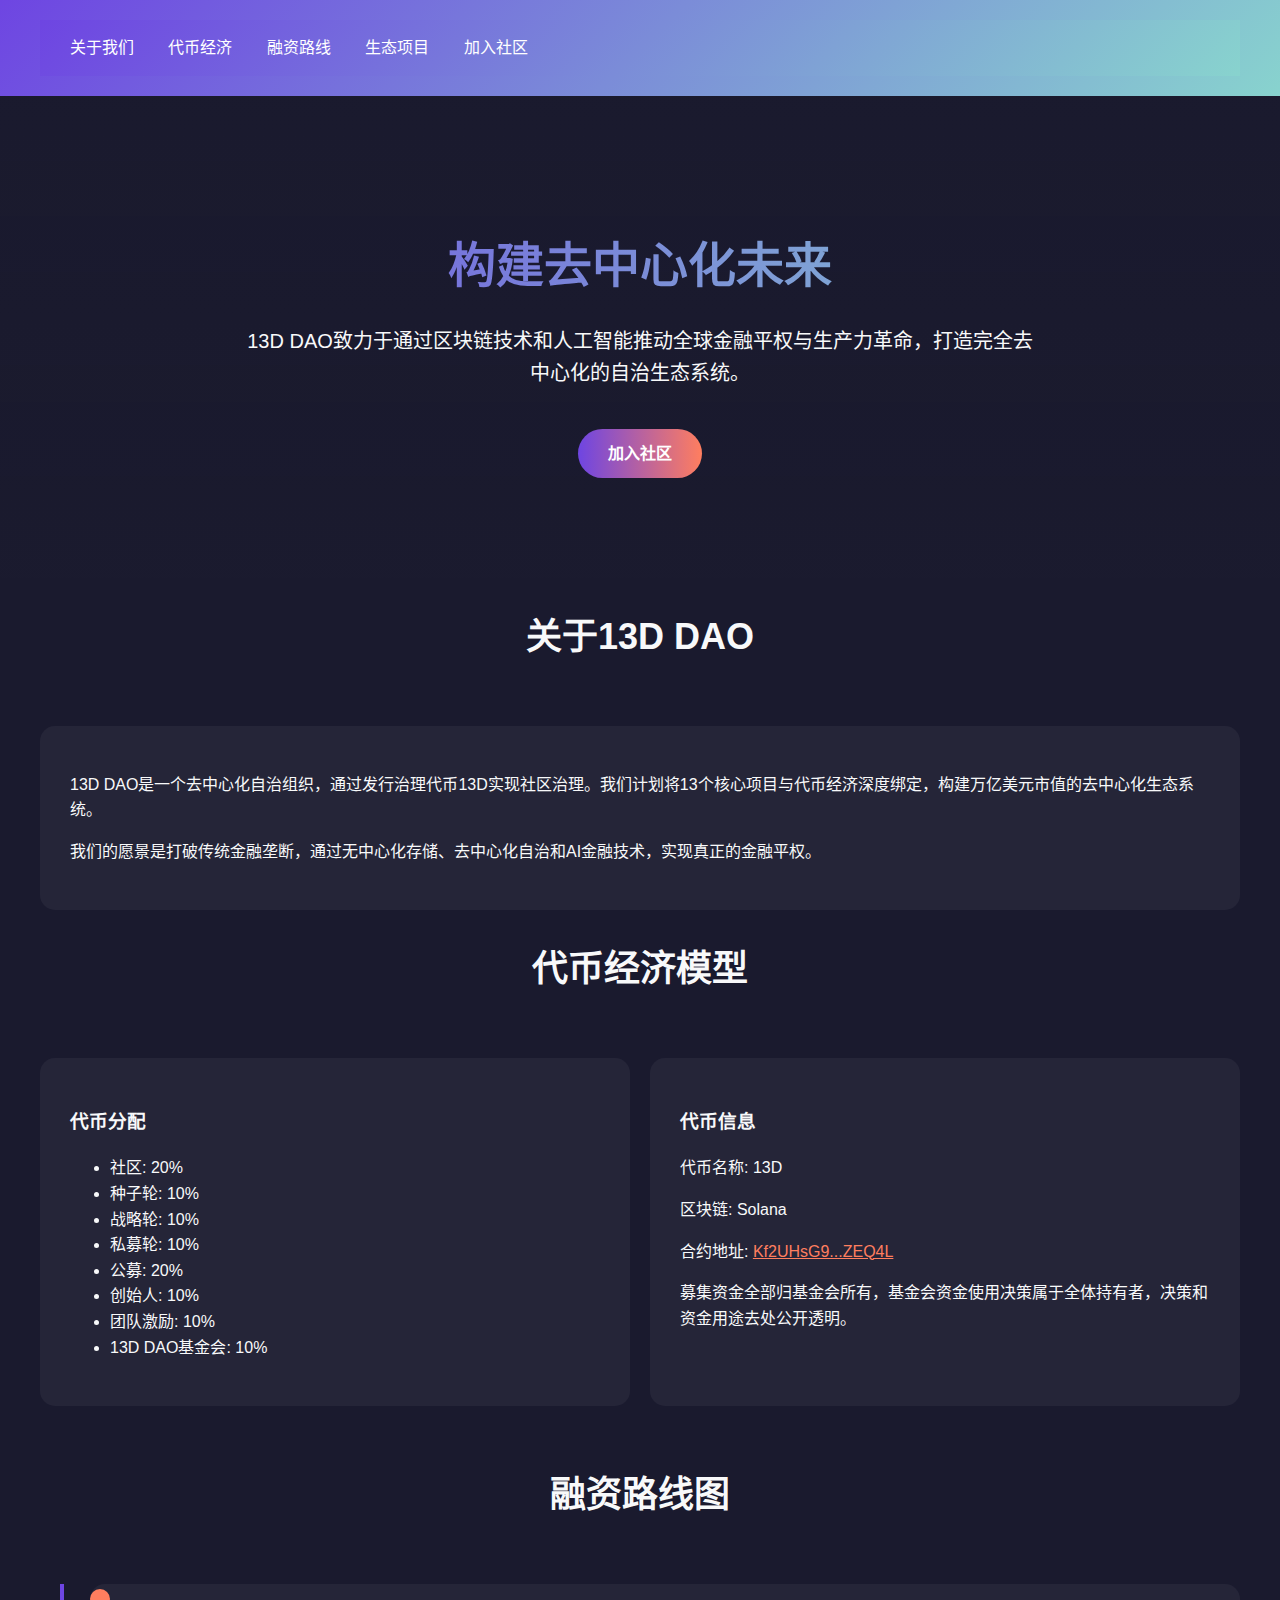
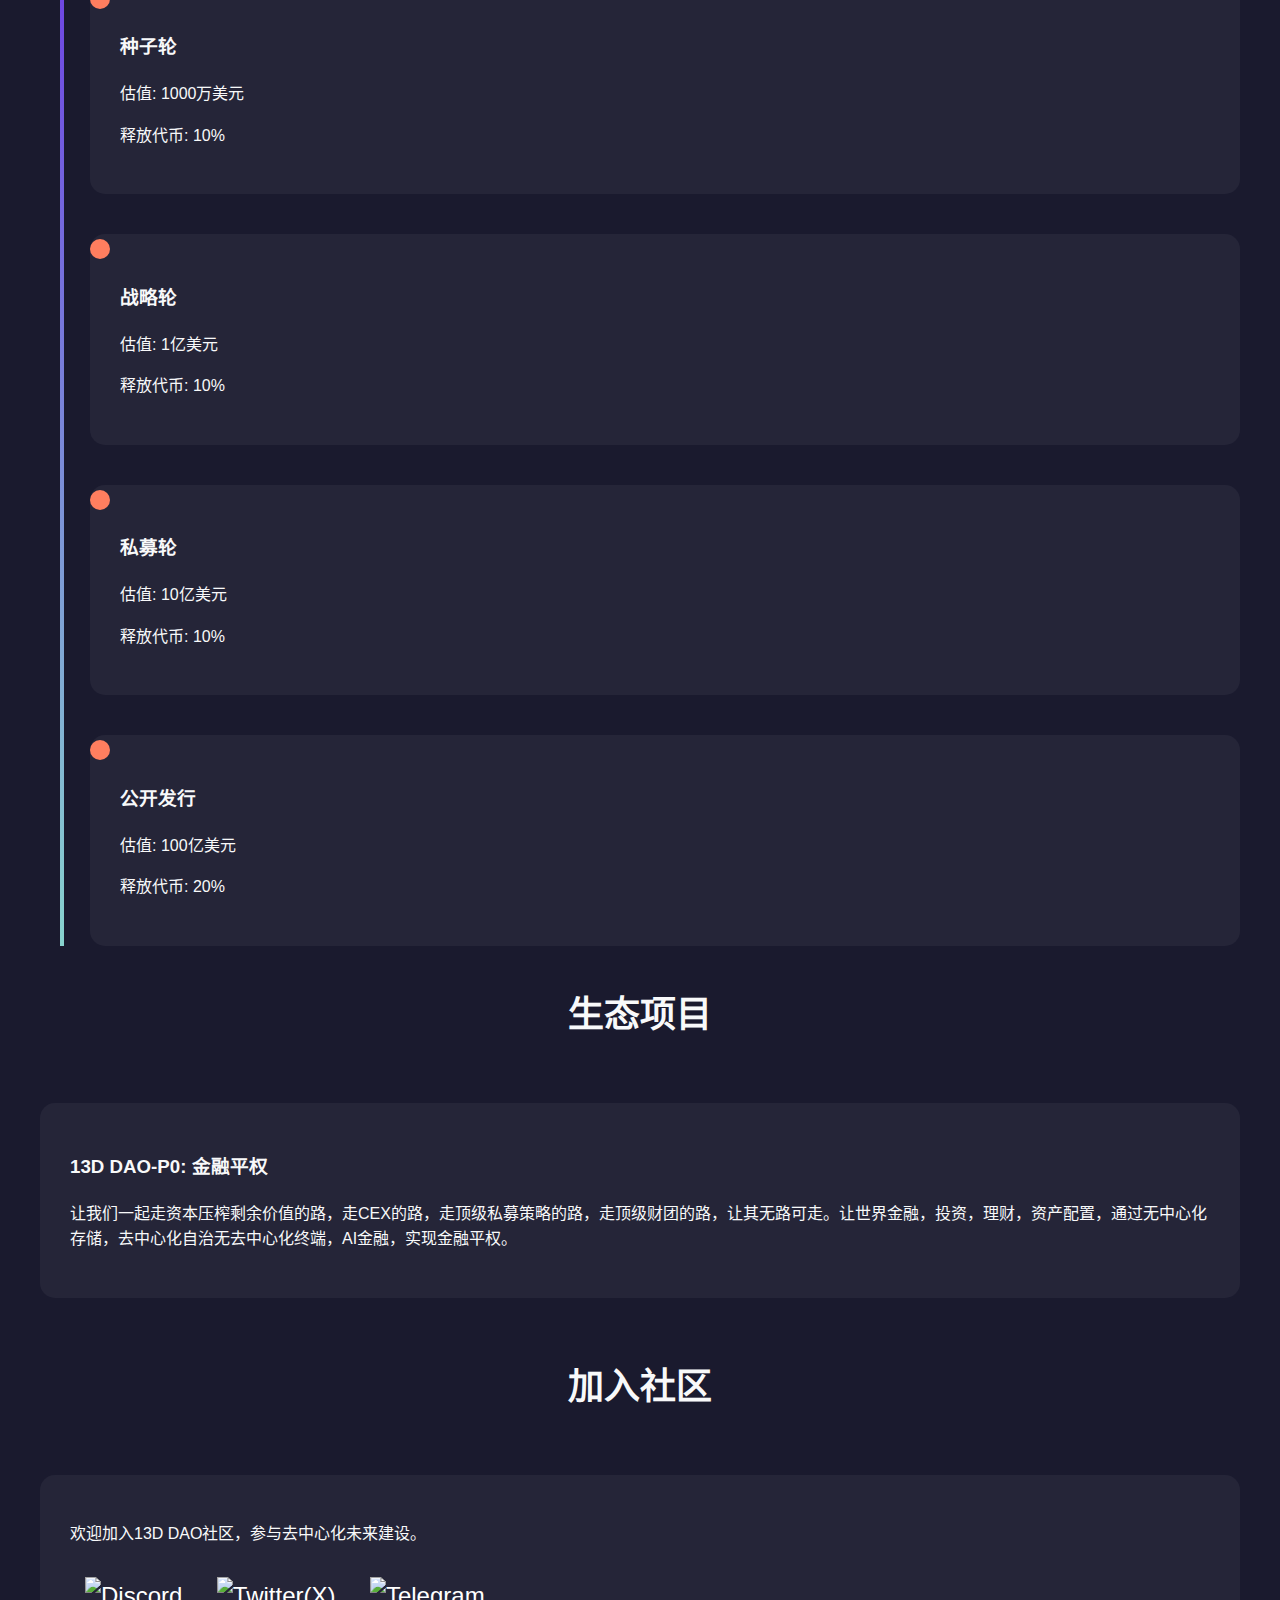
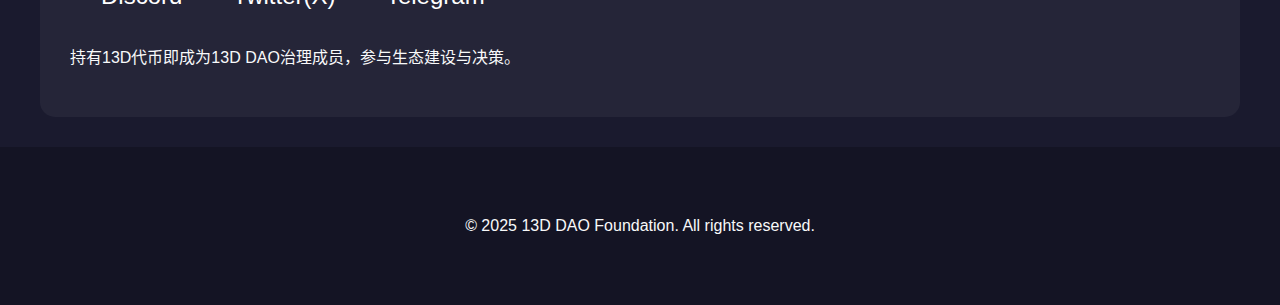
==== index.html @ 7d1b11b3 "13d dao website" ====
<!DOCTYPE html>
<html lang="zh-CN">
<head>
    <meta charset="UTF-8">
    <meta name="viewport" content="width=device-width, initial-scale=1.0">
    <title>13D DAO - 去中心化自治组织</title>
    <style>
        :root {
            --primary: #6e45e2;
            --secondary: #88d3ce;
            --dark: #1a1a2e;
            --light: #f8f9fa;
            --accent: #ff7e5f;
        }
        body {
            font-family: 'Arial', sans-serif;
            margin: 0;
            padding: 0;
            background-color: var(--dark);
            color: var(--light);
            line-height: 1.6;
        }
        .container {
            max-width: 1200px;
            margin: 0 auto;
            padding: 0 20px;
        }
        header {
            background: linear-gradient(135deg, var(--primary), var(--secondary));
            padding: 20px 0;
            box-shadow: 0 4px 12px rgba(0,0,0,0.1);
        }
        nav {
            display: flex;
            justify-content: space-between;
            align-items: center;
            position: sticky;
            top: 0;
            z-index: 1000;
            background: linear-gradient(135deg, var(--primary), var(--secondary));
            padding: 15px 0;
        }
        .logo {
            font-size: 24px;
            font-weight: bold;
            color: white;
        }
        .nav-links a {
            color: white;
            text-decoration: none;
            margin-left: 30px;
            font-weight: 500;
        }
        .hero {
            text-align: center;
            padding: 100px 0;
            background: linear-gradient(rgba(26, 26, 46, 0.8), rgba(26, 26, 46, 0.9)), url('bg-pattern.png');
            background-size: cover;
        }
        .hero h1 {
            font-size: 48px;
            margin-bottom: 20px;
            background: linear-gradient(to right, var(--primary), var(--secondary));
            -webkit-background-clip: text;
            -webkit-text-fill-color: transparent;
        }
        .hero p {
            font-size: 20px;
            max-width: 800px;
            margin: 0 auto 40px;
        }
        .btn {
            display: inline-block;
            background: linear-gradient(to right, var(--primary), var(--accent));
            color: white;
            padding: 12px 30px;
            border-radius: 30px;
            text-decoration: none;
            font-weight: bold;
            transition: all 0.3s ease;
        }
        .btn:hover {
            transform: translateY(-3px);
            box-shadow: 0 10px 20px rgba(0,0,0,0.2);
        }
        section {
            padding: 80px 0;
        }
        .section-title {
            text-align: center;
            margin-bottom: 60px;
            font-size: 36px;
        }
        .card {
            background: rgba(255,255,255,0.05);
            border-radius: 15px;
            padding: 30px;
            margin-bottom: 30px;
            transition: all 0.3s ease;
        }
        .card:hover {
            transform: translateY(-10px);
            box-shadow: 0 15px 30px rgba(0,0,0,0.3);
        }
        .tokenomics {
            display: grid;
            grid-template-columns: repeat(auto-fit, minmax(250px, 1fr));
            gap: 20px;
        }
        .roadmap {
            position: relative;
            padding-left: 50px;
        }
        .roadmap:before {
            content: '';
            position: absolute;
            left: 20px;
            top: 0;
            bottom: 0;
            width: 4px;
            background: linear-gradient(to bottom, var(--primary), var(--secondary));
        }
        .roadmap-item {
            position: relative;
            margin-bottom: 40px;
            padding-left: 30px;
        }
        .roadmap-item:before {
            content: '';
            position: absolute;
            left: 0;
            top: 5px;
            width: 20px;
            height: 20px;
            border-radius: 50%;
            background: var(--accent);
        }
        .projects {
            display: grid;
            grid-template-columns: repeat(auto-fit, minmax(300px, 1fr));
            gap: 30px;
        }
        footer {
            background: rgba(0,0,0,0.2);
            padding: 50px 0;
            text-align: center;
        }
        .social-links {
            margin: 30px 0;
        }
        .social-links a {
            display: inline-block;
            margin: 0 15px;
            color: white;
            font-size: 24px;
            text-decoration: none;
        }
        .social-links img {
            transition: transform 0.3s ease;
        }
        .social-links img:hover {
            transform: scale(1.1);
        }
        @media (max-width: 768px) {
            .hero h1 {
                font-size: 36px;
            }
            .hero p {
                font-size: 18px;
            }
        }
    </style>
</head>
<body>
    <header>
        <div class="container">
            <nav>
                <div class="nav-links">
                    <a href="#about">关于我们</a>
                    <a href="#token">代币经济</a>
                    <a href="#roadmap">融资路线</a>
                    <a href="#projects">生态项目</a>
                    <a href="#community">加入社区</a>
                </div>
            </nav>
        </div>
    </header>

    <section class="hero">
        <div class="container">
            <h1>构建去中心化未来</h1>
            <p>13D DAO致力于通过区块链技术和人工智能推动全球金融平权与生产力革命，打造完全去中心化的自治生态系统。</p>
            <a href="#community" class="btn">加入社区</a>
        </div>
    </section>

    <section id="about" class="container">
        <h2 class="section-title">关于13D DAO</h2>
        <div class="card">
            <p>13D DAO是一个去中心化自治组织，通过发行治理代币13D实现社区治理。我们计划将13个核心项目与代币经济深度绑定，构建万亿美元市值的去中心化生态系统。</p>
            <p>我们的愿景是打破传统金融垄断，通过无中心化存储、去中心化自治和AI金融技术，实现真正的金融平权。</p>
        </div>
    </section>

    <section id="token" class="container">
        <h2 class="section-title">代币经济模型</h2>
        <div class="tokenomics">
            <div class="card">
                <h3>代币分配</h3>
                <ul>
                    <li>社区: 20%</li>
                    <li>种子轮: 10%</li>
                    <li>战略轮: 10%</li>
                    <li>私募轮: 10%</li>
                    <li>公募: 20%</li>
                    <li>创始人: 10%</li>
                    <li>团队激励: 10%</li>
                    <li>13D DAO基金会: 10%</li>
                </ul>
            </div>
            <div class="card">
                <h3>代币信息</h3>
                <p>代币名称: 13D</p>
                <p>区块链: Solana</p>
                <p>合约地址: <a href="https://solscan.io/token/Kf2UHsG9N617Nu6egFneDYH8WUZ45Y4WDV5NbzZEQ4L" target="_blank" style="color: var(--accent);">Kf2UHsG9...ZEQ4L</a></p>
                <p>募集资金全部归基金会所有，基金会资金使用决策属于全体持有者，决策和资金用途去处公开透明。</p>
            </div>
        </div>
    </section>

    <section id="roadmap" class="container">
        <h2 class="section-title">融资路线图</h2>
        <div class="roadmap">
            <div class="roadmap-item card">
                <h3>种子轮</h3>
                <p>估值: 1000万美元</p>
                <p>释放代币: 10%</p>
            </div>
            <div class="roadmap-item card">
                <h3>战略轮</h3>
                <p>估值: 1亿美元</p>
                <p>释放代币: 10%</p>
            </div>
            <div class="roadmap-item card">
                <h3>私募轮</h3>
                <p>估值: 10亿美元</p>
                <p>释放代币: 10%</p>
            </div>
            <div class="roadmap-item card">
                <h3>公开发行</h3>
                <p>估值: 100亿美元</p>
                <p>释放代币: 20%</p>
            </div>
        </div>
    </section>

    <section id="projects" class="container">
        <h2 class="section-title">生态项目</h2>
        <div class="projects">
            <div class="card">
                <h3>13D DAO-P0: 金融平权</h3>
                <p>让我们一起走资本压榨剩余价值的路，走CEX的路，走顶级私募策略的路，走顶级财团的路，让其无路可走。让世界金融，投资，理财，资产配置，通过无中心化存储，去中心化自治无去中心化终端，AI金融，实现金融平权。</p>
            </div>
        </div>
    </section>

    <section id="community" class="container">
        <h2 class="section-title">加入社区</h2>
        <div class="card">
            <p>欢迎加入13D DAO社区，参与去中心化未来建设。</p>
            <div class="social-links">
                <a href="https://discord.gg/8tpzQwfU" target="_blank">
                    <img src="https://assets-global.website-files.com/6257adef93867e50d84d30e2/636e0a6a49cf127bf92de1e2_icon_clyde_blurple_RGB.png" alt="Discord" width="40">
                </a>
                <a href="https://x.com/pei_hai20167?t=hWIk2HYrqWH_wrflNeZjdQ&s=09" target="_blank">
                    <img src="https://abs.twimg.com/favicons/twitter.3.ico" alt="Twitter(X)" width="40">
                </a>
                <a href="https://t.me/+XrHa7ZedFAUyYTc1" target="_blank">
                    <img src="https://telegram.org/img/t_logo.png" alt="Telegram" width="40">
                </a>
            </div>
            <p>持有13D代币即成为13D DAO治理成员，参与生态建设与决策。</p>
        </div>
    </section>

    <footer>
        <div class="container">
            <p>© 2025 13D DAO Foundation. All rights reserved.</p>
        </div>
    </footer>
</body>
</html>
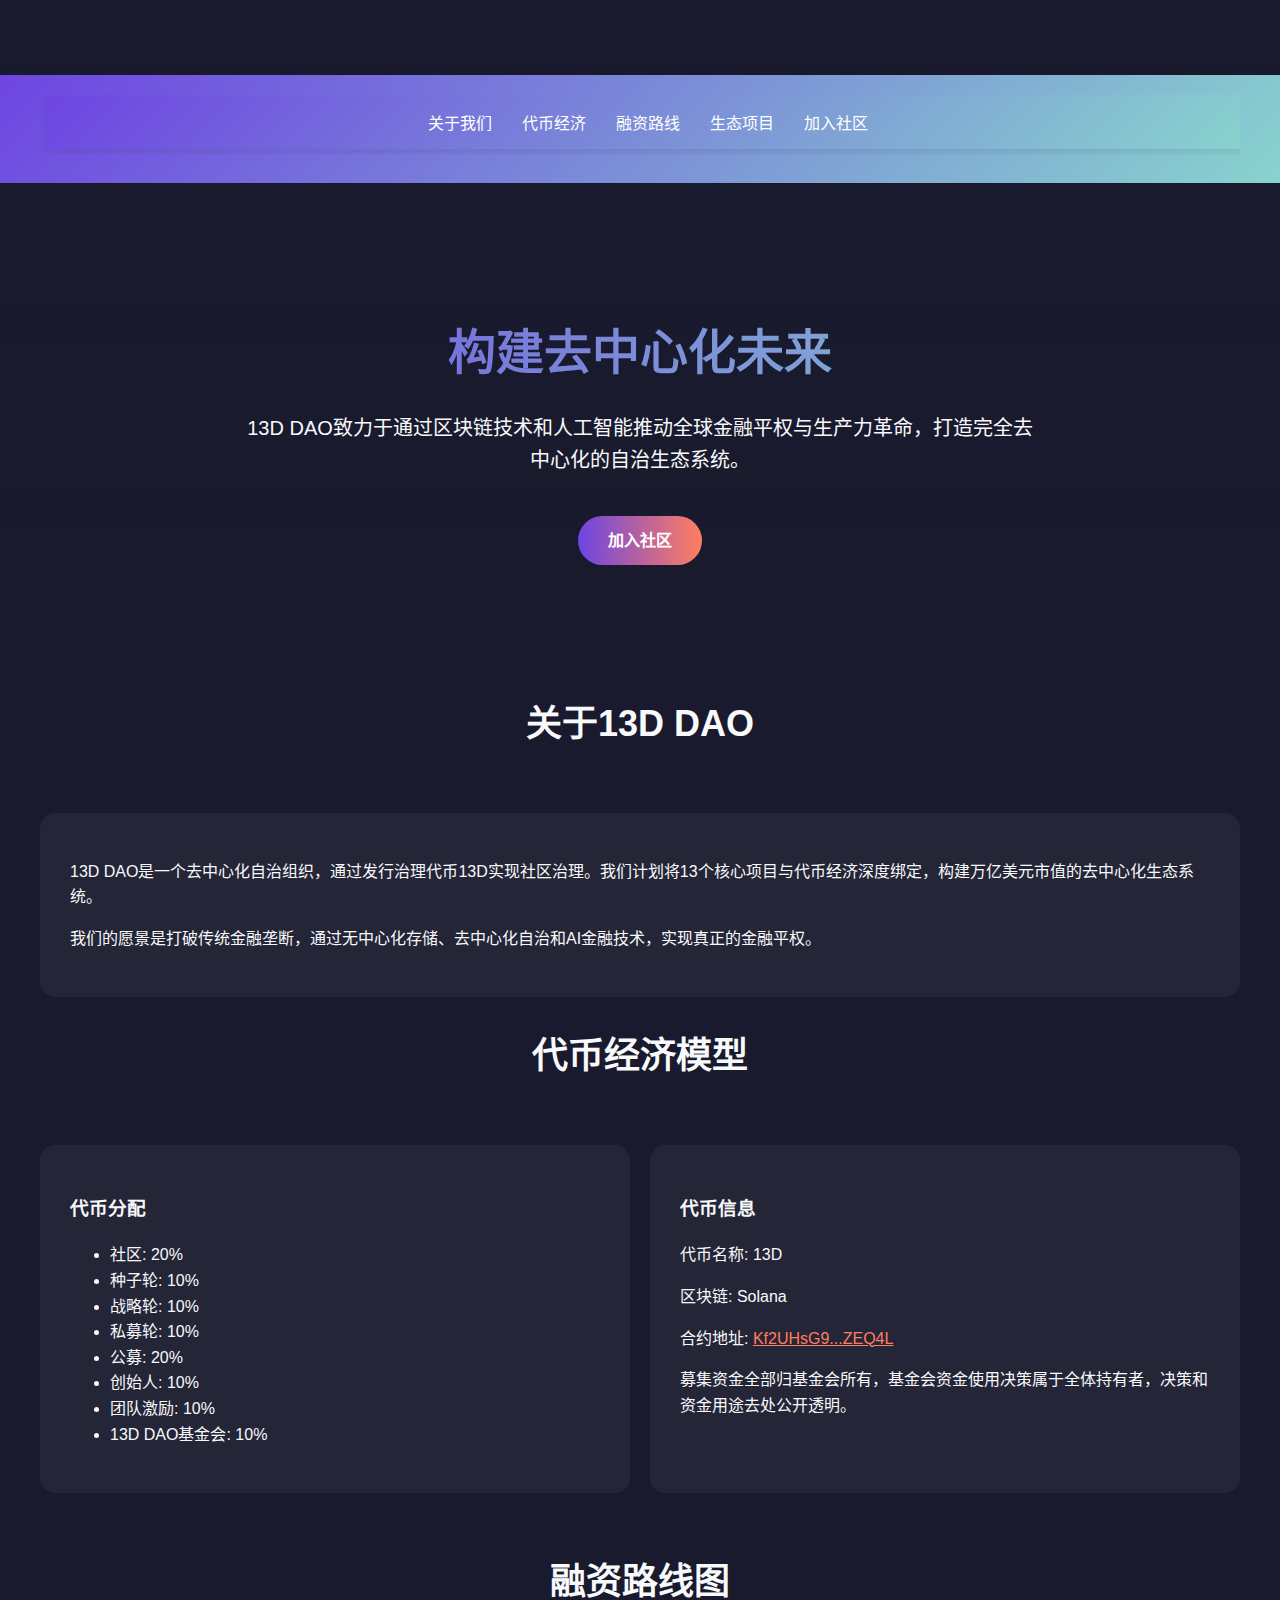
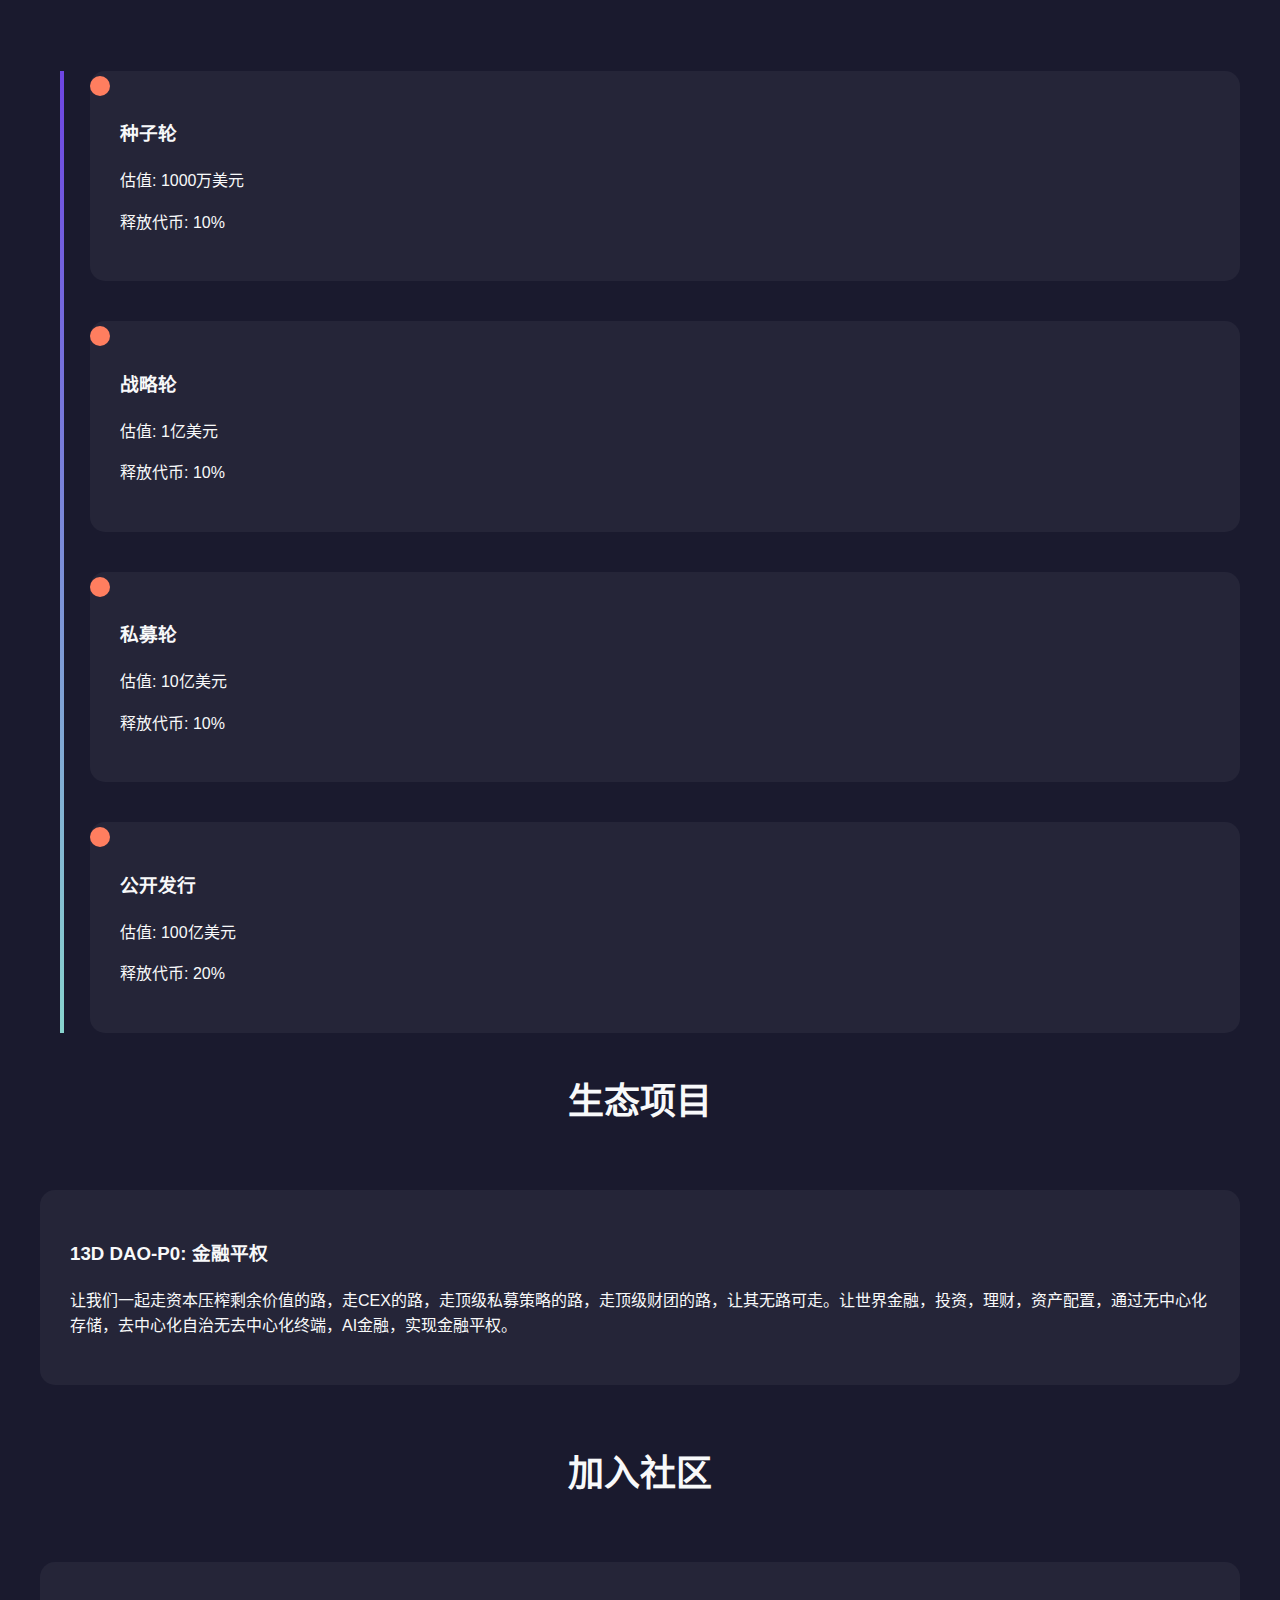
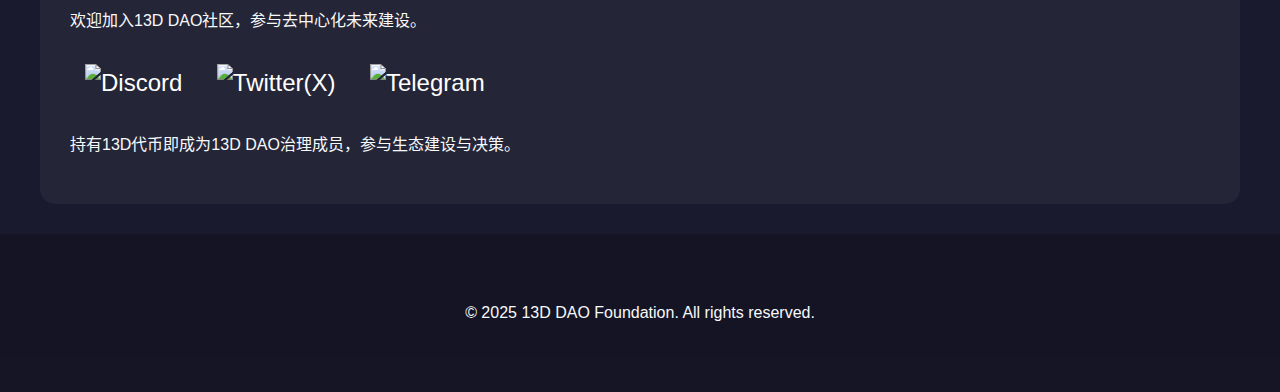
==== commit 779898b9: "nav" ====
--- a/index.html
+++ b/index.html
@@ -15,7 +15,7 @@
         body {
             font-family: 'Arial', sans-serif;
             margin: 0;
-            padding: 0;
+            padding: 75px 0 0; /* 补偿固定导航栏高度 */
             background-color: var(--dark);
             color: var(--light);
             line-height: 1.6;
@@ -174,15 +174,7 @@
 <body>
     <header>
         <div class="container">
-            <nav>
-                <div class="nav-links">
-                    <a href="#about">关于我们</a>
-                    <a href="#token">代币经济</a>
-                    <a href="#roadmap">融资路线</a>
-                    <a href="#projects">生态项目</a>
-                    <a href="#community">加入社区</a>
-                </div>
-            </nav>
+            <iframe src="navbar.html" frameborder="0" style="width:100%; height:60px;"></iframe>
         </div>
     </header>
 
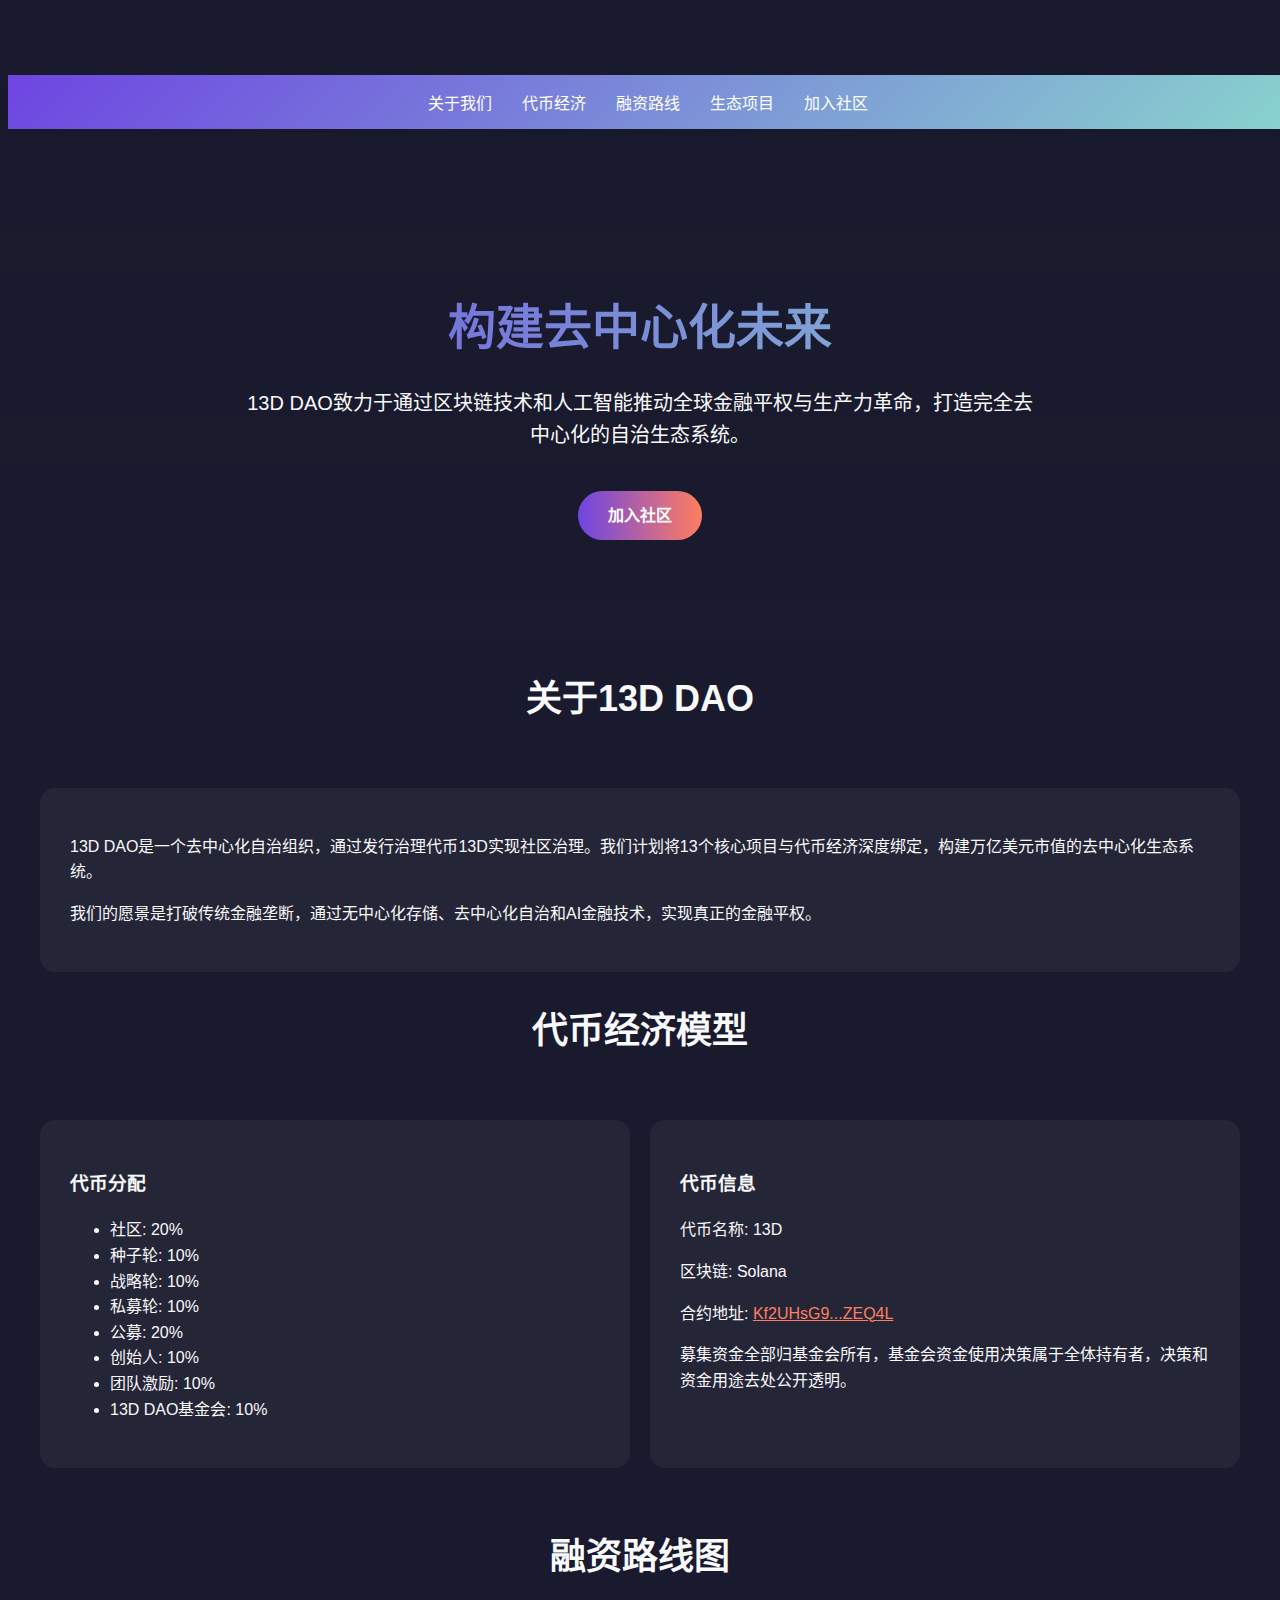
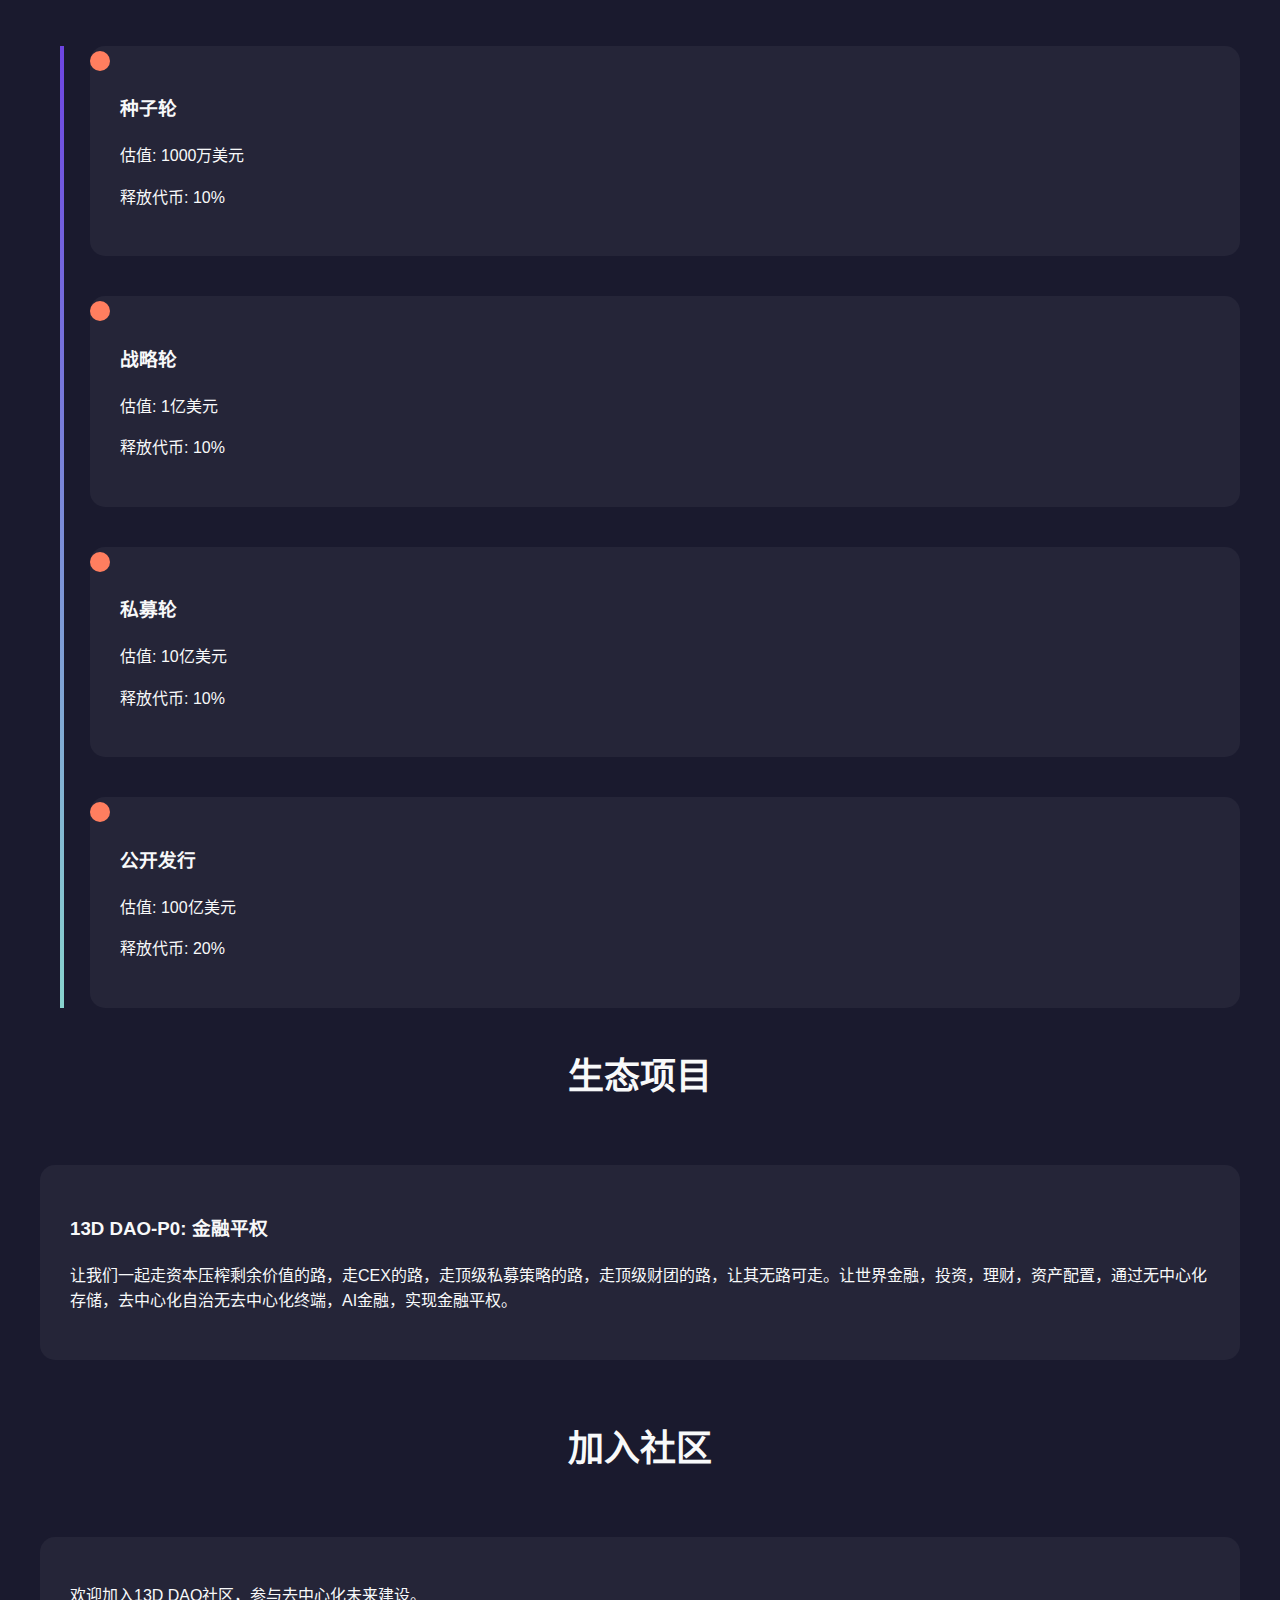
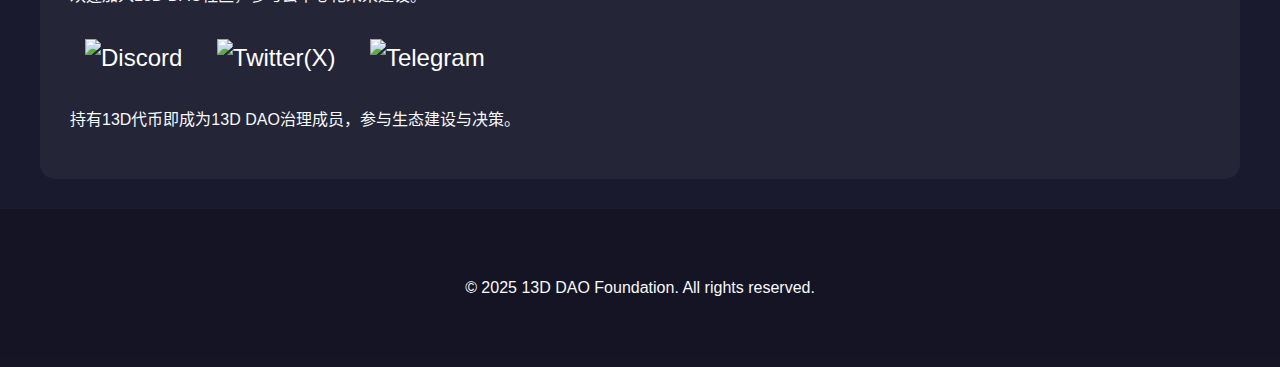
==== commit c3f78c62: "nav" ====
--- a/index.html
+++ b/index.html
@@ -172,11 +172,7 @@
     </style>
 </head>
 <body>
-    <header>
-        <div class="container">
-            <iframe src="navbar.html" frameborder="0" style="width:100%; height:60px;"></iframe>
-        </div>
-    </header>
+    <iframe src="navbar.html" frameborder="0" style="width:100%; height:75px;"></iframe>
 
     <section class="hero">
         <div class="container">
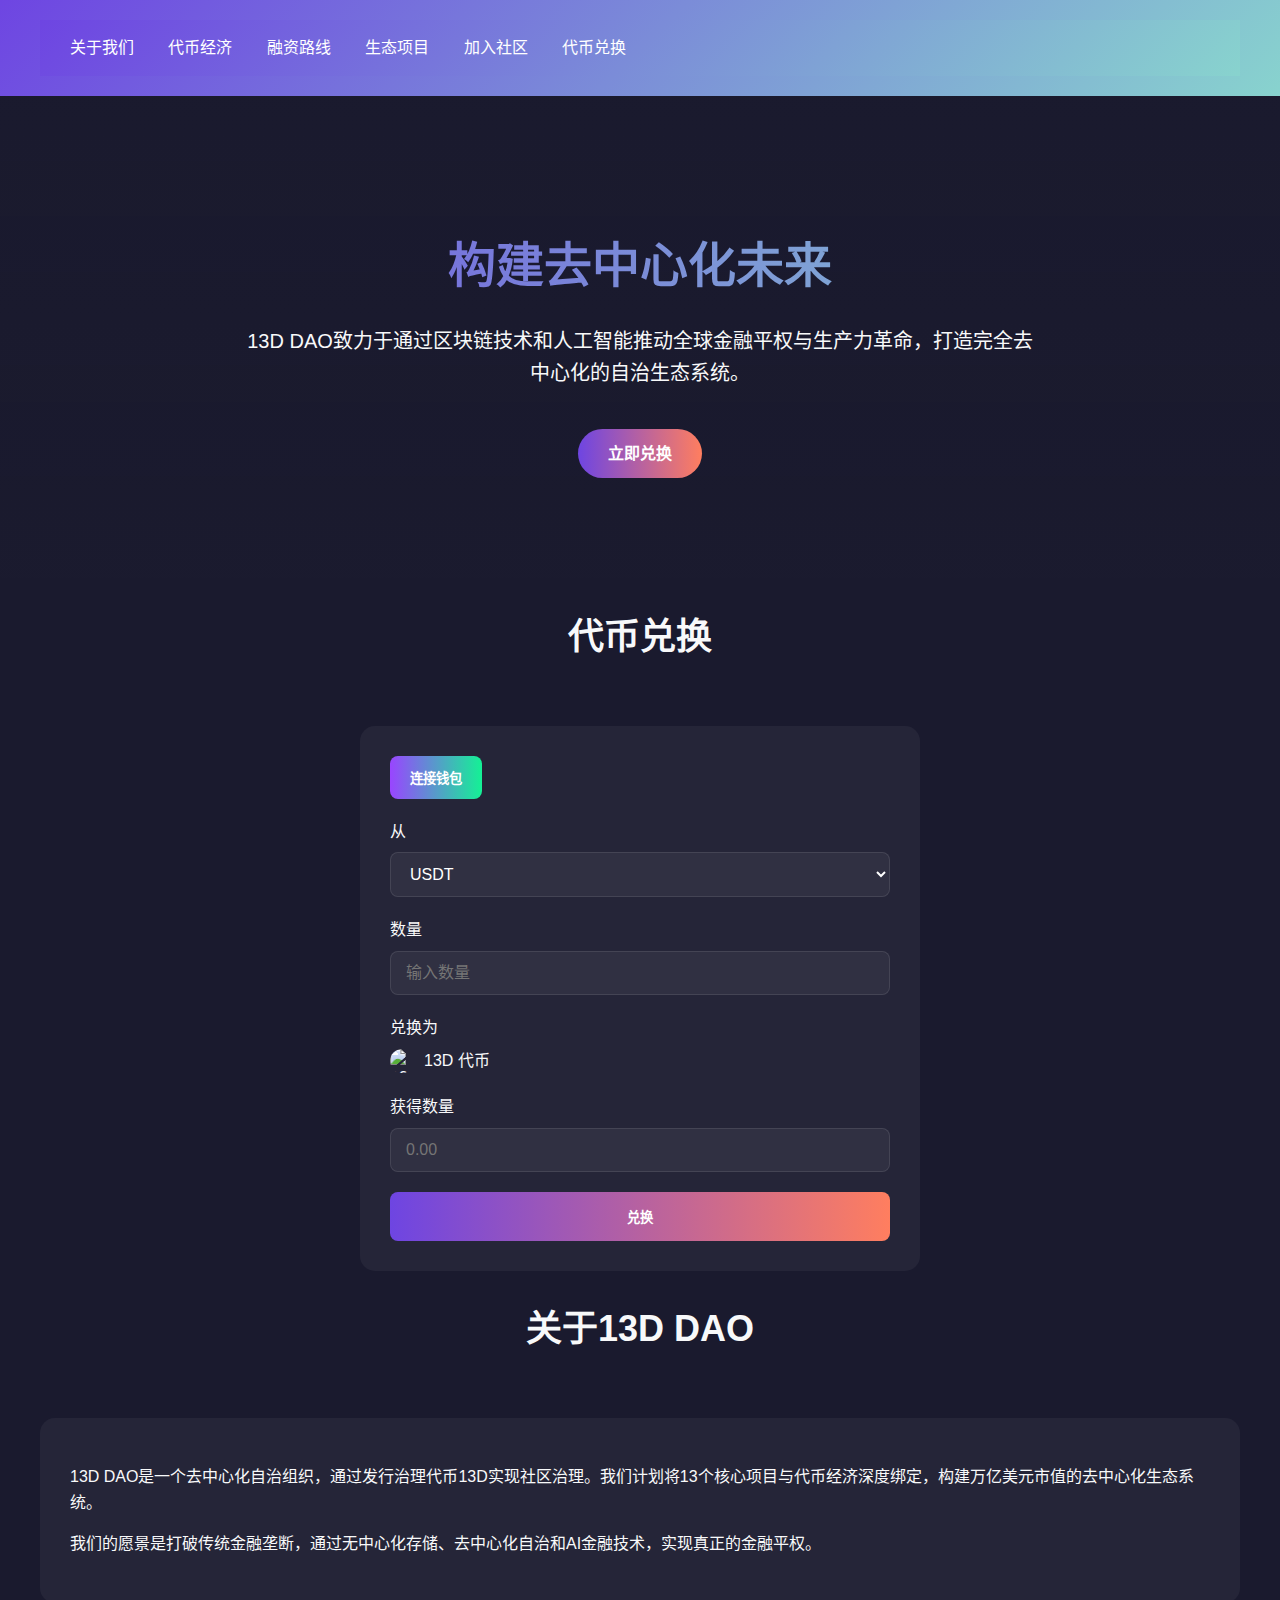
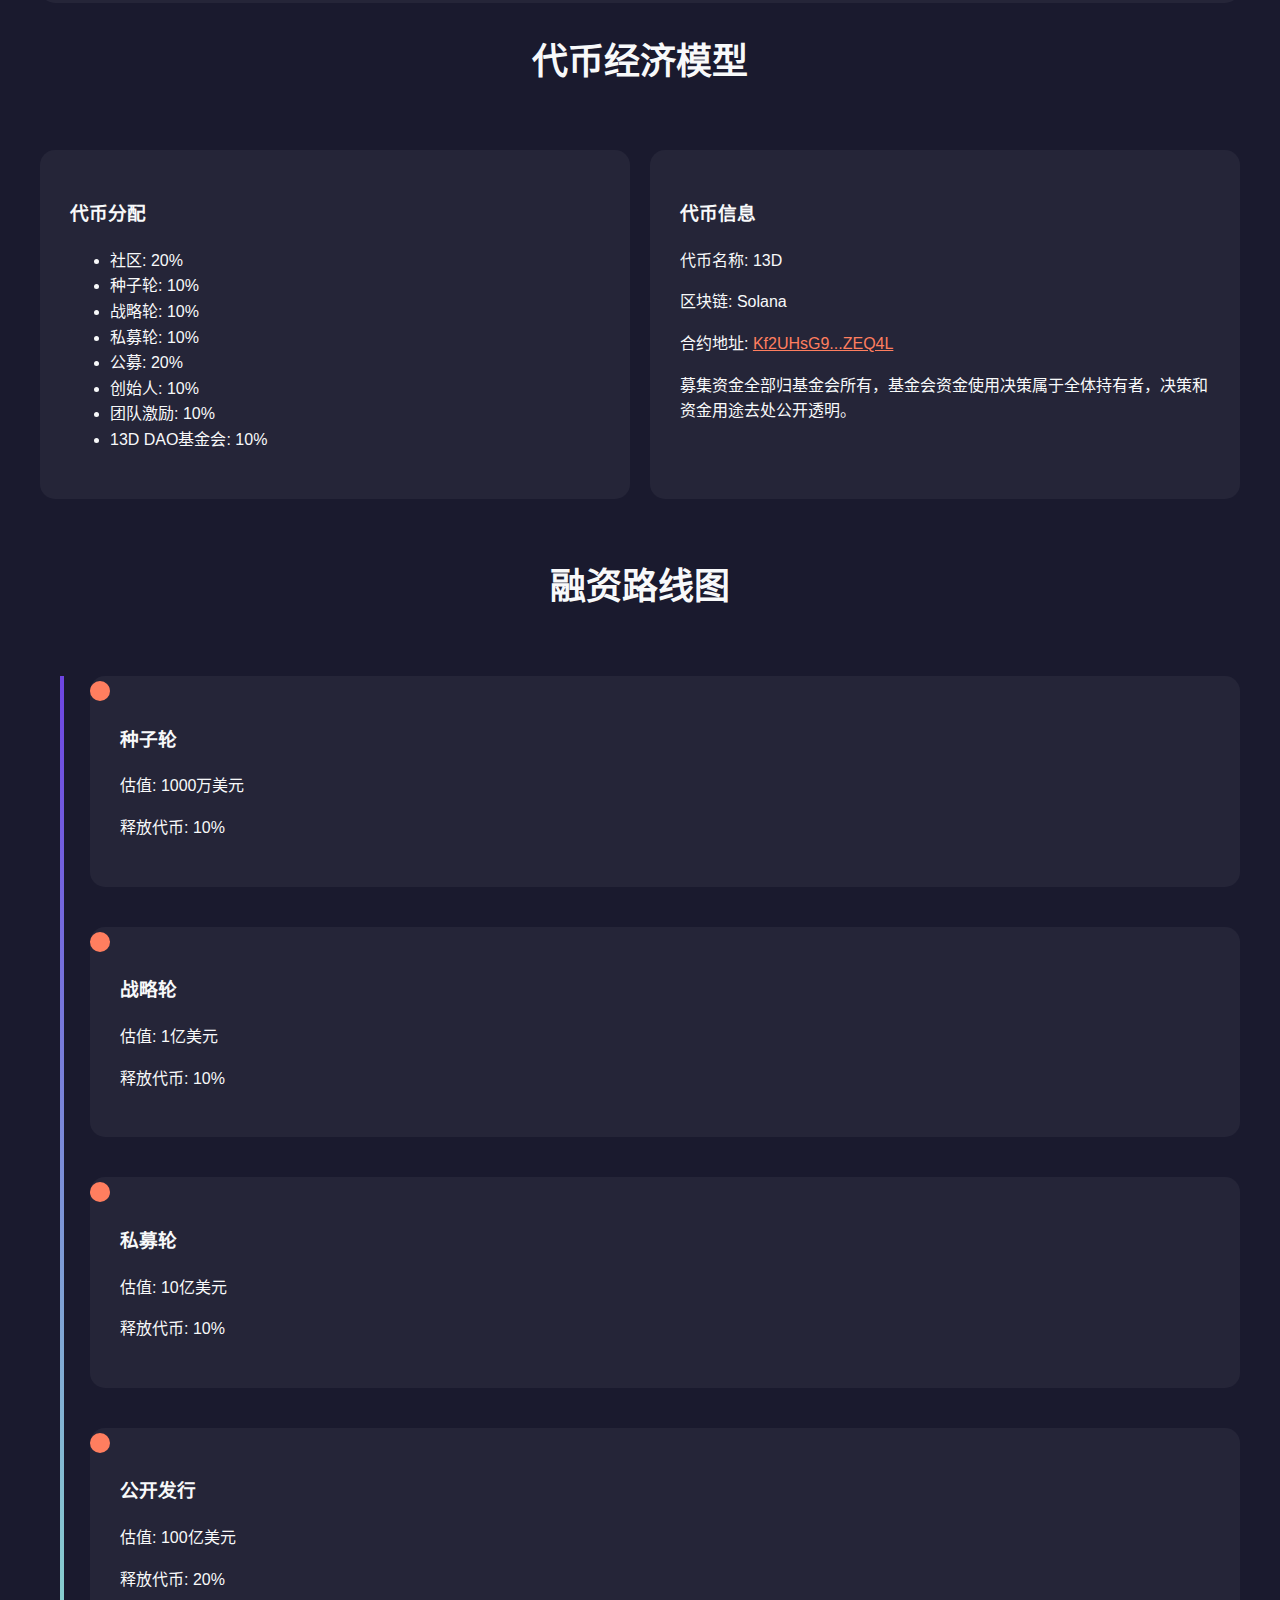
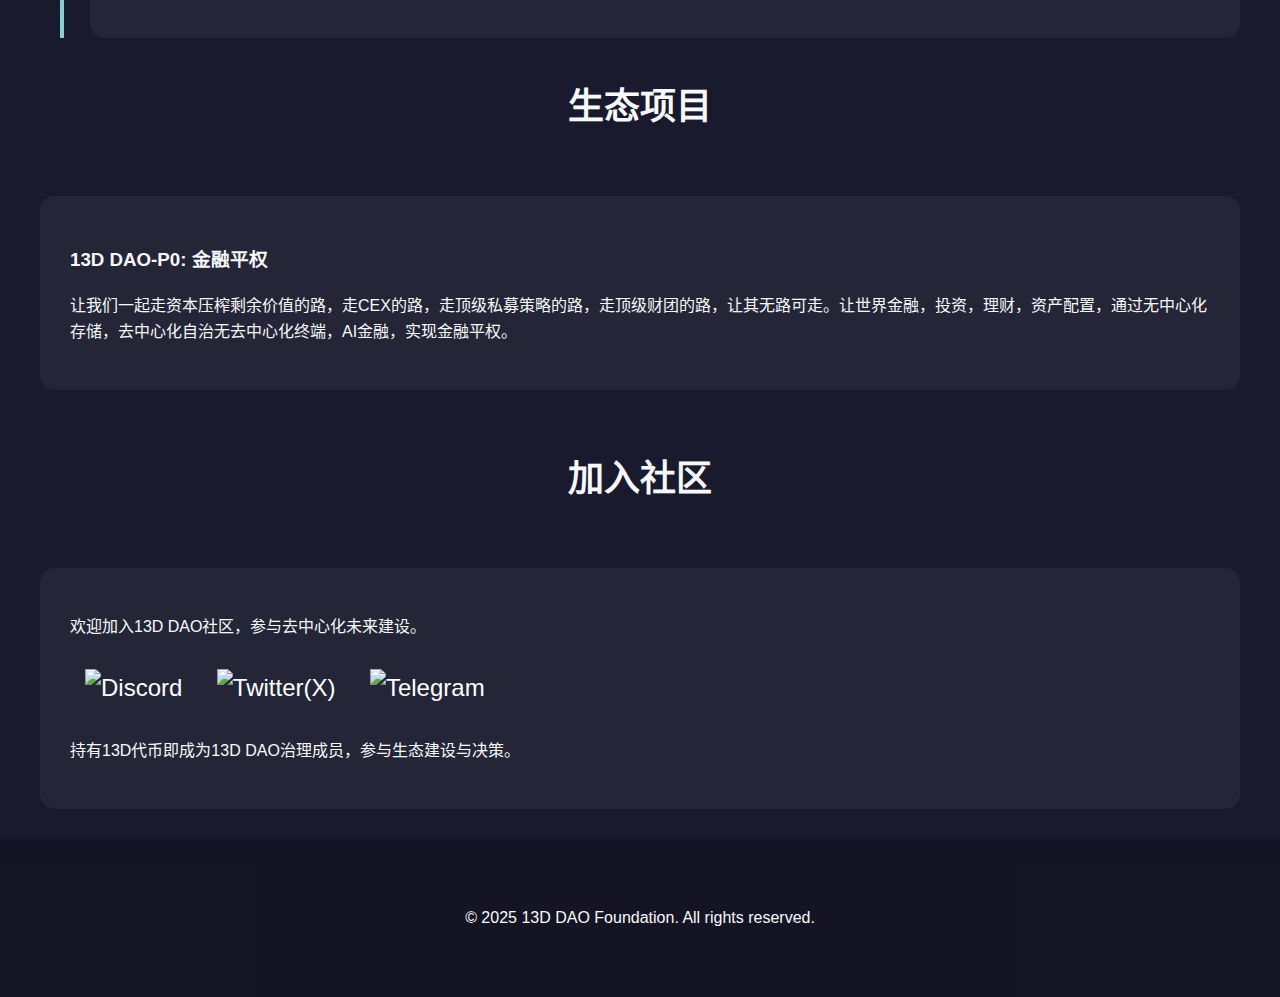
==== commit 50870164: "nav" ====
--- a/index.html
+++ b/index.html
@@ -15,7 +15,7 @@
         body {
             font-family: 'Arial', sans-serif;
             margin: 0;
-            padding: 75px 0 0; /* 补偿固定导航栏高度 */
+            padding: 0;
             background-color: var(--dark);
             color: var(--light);
             line-height: 1.6;
@@ -161,6 +161,84 @@
         .social-links img:hover {
             transform: scale(1.1);
         }
+
+        /* 新增兑换界面样式 */
+        .swap-container {
+            max-width: 500px;
+            margin: 0 auto;
+            padding: 30px;
+            background: rgba(255,255,255,0.05);
+            border-radius: 15px;
+        }
+        .swap-header {
+            text-align: center;
+            margin-bottom: 30px;
+        }
+        .swap-form {
+            display: flex;
+            flex-direction: column;
+            gap: 20px;
+        }
+        .form-group {
+            display: flex;
+            flex-direction: column;
+            gap: 8px;
+        }
+        .form-group label {
+            font-weight: 500;
+        }
+        .form-control {
+            padding: 12px 15px;
+            border-radius: 8px;
+            border: 1px solid rgba(255,255,255,0.1);
+            background: rgba(255,255,255,0.05);
+            color: white;
+            font-size: 16px;
+        }
+        .swap-btn {
+            background: linear-gradient(to right, var(--primary), var(--accent));
+            color: white;
+            border: none;
+            padding: 15px;
+            border-radius: 8px;
+            font-weight: bold;
+            cursor: pointer;
+            transition: all 0.3s ease;
+        }
+        .swap-btn:hover {
+            transform: translateY(-3px);
+            box-shadow: 0 10px 20px rgba(0,0,0,0.2);
+        }
+        .wallet-btn {
+            background: linear-gradient(to right, #9945FF, #14F195);
+            color: white;
+            border: none;
+            padding: 12px 20px;
+            border-radius: 8px;
+            font-weight: bold;
+            cursor: pointer;
+            margin-bottom: 20px;
+            transition: all 0.3s ease;
+        }
+        .wallet-btn:hover {
+            transform: translateY(-3px);
+            box-shadow: 0 10px 20px rgba(0,0,0,0.2);
+        }
+        .wallet-connected {
+            background: #14F195;
+            color: #111;
+        }
+        .token-select {
+            display: flex;
+            align-items: center;
+            gap: 10px;
+        }
+        .token-icon {
+            width: 24px;
+            height: 24px;
+            border-radius: 50%;
+        }
+
         @media (max-width: 768px) {
             .hero h1 {
                 font-size: 36px;
@@ -172,13 +250,60 @@
     </style>
 </head>
 <body>
-    <iframe src="navbar.html" frameborder="0" style="width:100%; height:75px;"></iframe>
+    <header>
+        <div class="container">
+            <nav>
+                <div class="nav-links">
+                    <a href="#about">关于我们</a>
+                    <a href="#token">代币经济</a>
+                    <a href="#roadmap">融资路线</a>
+                    <a href="#projects">生态项目</a>
+                    <a href="#community">加入社区</a>
+                    <a href="#swap">代币兑换</a>
+                </div>
+            </nav>
+        </div>
+    </header>
 
     <section class="hero">
         <div class="container">
             <h1>构建去中心化未来</h1>
             <p>13D DAO致力于通过区块链技术和人工智能推动全球金融平权与生产力革命，打造完全去中心化的自治生态系统。</p>
-            <a href="#community" class="btn">加入社区</a>
+            <a href="#swap" class="btn">立即兑换</a>
+        </div>
+    </section>
+
+    <section id="swap" class="container">
+        <h2 class="section-title">代币兑换</h2>
+        <div class="swap-container">
+            <button id="connectWallet" class="wallet-btn">连接钱包</button>
+            <div class="swap-form">
+                <div class="form-group">
+                    <label for="fromToken">从</label>
+                    <select id="fromToken" class="form-control">
+                        <option value="USDT">USDT</option>
+                        <option value="USDC">USDC</option>
+                        <option value="BTC">比特币 (BTC)</option>
+                        <option value="ETH">以太坊 (ETH)</option>
+                    </select>
+                </div>
+                <div class="form-group">
+                    <label for="fromAmount">数量</label>
+                    <input type="number" id="fromAmount" class="form-control" placeholder="输入数量">
+                </div>
+                <div class="form-group">
+                    <label for="toToken">兑换为</label>
+                    <div class="token-select">
+                        <img src="https://cryptologos.cc/logos/solana-sol-logo.png" class="token-icon" alt="13D">
+                        <span>13D 代币</span>
+                    </div>
+                </div>
+                <div class="form-group">
+                    <label for="toAmount">获得数量</label>
+                    <input type="text" id="toAmount" class="form-control" placeholder="0.00" readonly>
+                </div>
+                <button id="swapBtn" class="swap-btn" disabled>兑换</button>
+            </div>
         </div>
     </section>
 
@@ -276,5 +401,14 @@
             <p>© 2025 13D DAO Foundation. All rights reserved.</p>
         </div>
     </footer>
+
+    <!-- 添加Solana Web3.js和其他必要库 -->
+    <script src="https://unpkg.com/@solana/web3.js@latest/lib/index.iife.min.js"></script>
+    <script src="https://unpkg.com/@solana/spl-token@latest/lib/index.iife.min.js"></script>
+    <script src="https://cdn.jsdelivr.net/npm/@project-serum/anchor@0.24.2/dist/anchor.min.js"></script>
+    <script src="https://cdn.jsdelivr.net/npm/@solana/wallet-adapter-base@0.9.11/lib/index.min.js"></script>
+    <script src="https://cdn.jsdelivr.net/npm/@solana/wallet-adapter-phantom@0.9.11/lib/index.min.js"></script>
+    <script src="https://cdn.jsdelivr.net/npm/@solana/wallet-adapter-solflare@0.6.11/lib/index.min.js"></script>
+    <script src="swap.js"></script>
 </body>
 </html>
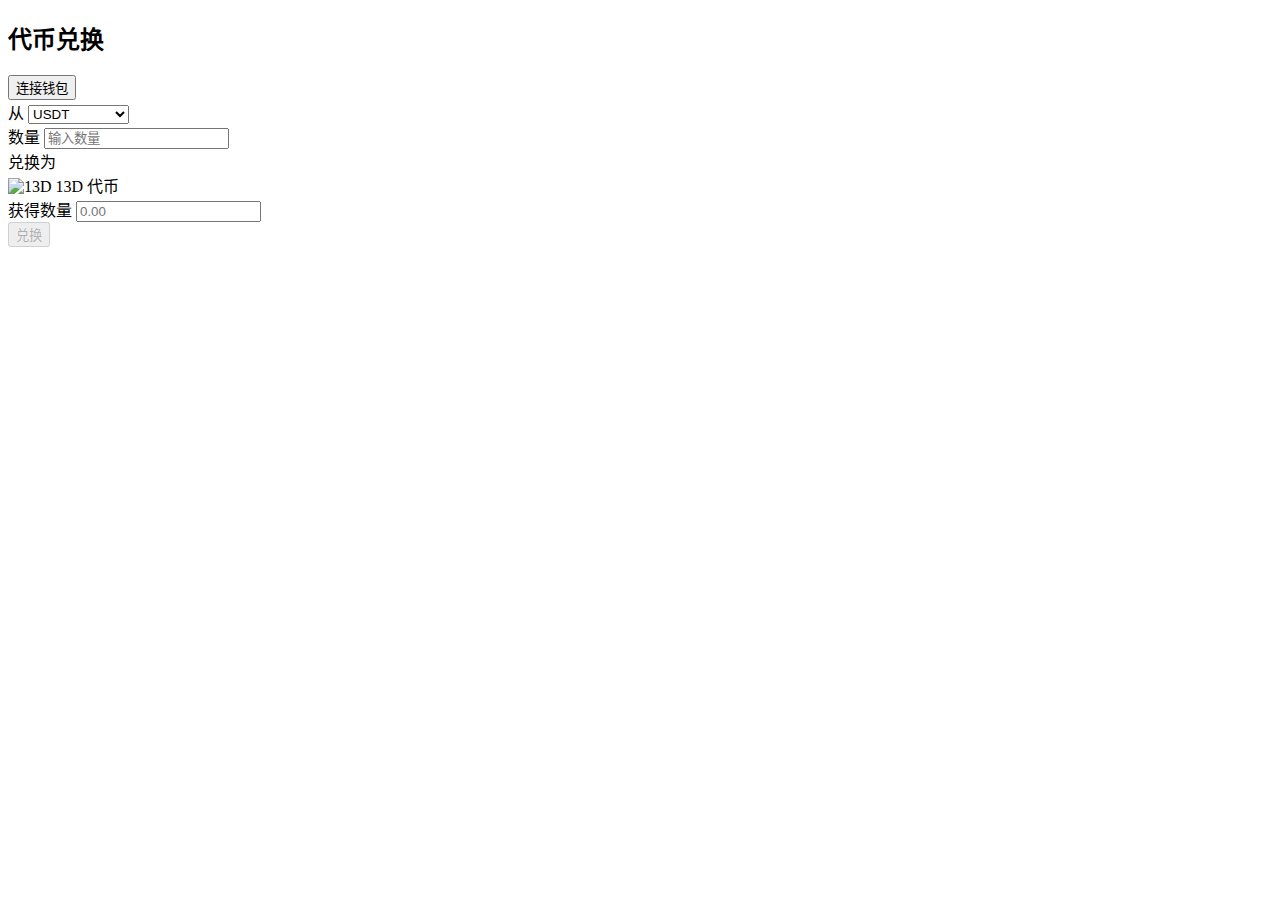
==== commit 48a657fb: "nav" ====
--- a/index.html
+++ b/index.html
@@ -3,275 +3,13 @@
 <head>
     <meta charset="UTF-8">
     <meta name="viewport" content="width=device-width, initial-scale=1.0">
-    <title>13D DAO - 去中心化自治组织</title>
+    <title>13D DAO - 代币兑换</title>
     <style>
-        :root {
-            --primary: #6e45e2;
-            --secondary: #88d3ce;
-            --dark: #1a1a2e;
-            --light: #f8f9fa;
-            --accent: #ff7e5f;
-        }
-        body {
-            font-family: 'Arial', sans-serif;
-            margin: 0;
-            padding: 0;
-            background-color: var(--dark);
-            color: var(--light);
-            line-height: 1.6;
-        }
-        .container {
-            max-width: 1200px;
-            margin: 0 auto;
-            padding: 0 20px;
-        }
-        header {
-            background: linear-gradient(135deg, var(--primary), var(--secondary));
-            padding: 20px 0;
-            box-shadow: 0 4px 12px rgba(0,0,0,0.1);
-        }
-        nav {
-            display: flex;
-            justify-content: space-between;
-            align-items: center;
-            position: sticky;
-            top: 0;
-            z-index: 1000;
-            background: linear-gradient(135deg, var(--primary), var(--secondary));
-            padding: 15px 0;
-        }
-        .logo {
-            font-size: 24px;
-            font-weight: bold;
-            color: white;
-        }
-        .nav-links a {
-            color: white;
-            text-decoration: none;
-            margin-left: 30px;
-            font-weight: 500;
-        }
-        .hero {
-            text-align: center;
-            padding: 100px 0;
-            background: linear-gradient(rgba(26, 26, 46, 0.8), rgba(26, 26, 46, 0.9)), url('bg-pattern.png');
-            background-size: cover;
-        }
-        .hero h1 {
-            font-size: 48px;
-            margin-bottom: 20px;
-            background: linear-gradient(to right, var(--primary), var(--secondary));
-            -webkit-background-clip: text;
-            -webkit-text-fill-color: transparent;
-        }
-        .hero p {
-            font-size: 20px;
-            max-width: 800px;
-            margin: 0 auto 40px;
-        }
-        .btn {
-            display: inline-block;
-            background: linear-gradient(to right, var(--primary), var(--accent));
-            color: white;
-            padding: 12px 30px;
-            border-radius: 30px;
-            text-decoration: none;
-            font-weight: bold;
-            transition: all 0.3s ease;
-        }
-        .btn:hover {
-            transform: translateY(-3px);
-            box-shadow: 0 10px 20px rgba(0,0,0,0.2);
-        }
-        section {
-            padding: 80px 0;
-        }
-        .section-title {
-            text-align: center;
-            margin-bottom: 60px;
-            font-size: 36px;
-        }
-        .card {
-            background: rgba(255,255,255,0.05);
-            border-radius: 15px;
-            padding: 30px;
-            margin-bottom: 30px;
-            transition: all 0.3s ease;
-        }
-        .card:hover {
-            transform: translateY(-10px);
-            box-shadow: 0 15px 30px rgba(0,0,0,0.3);
-        }
-        .tokenomics {
-            display: grid;
-            grid-template-columns: repeat(auto-fit, minmax(250px, 1fr));
-            gap: 20px;
-        }
-        .roadmap {
-            position: relative;
-            padding-left: 50px;
-        }
-        .roadmap:before {
-            content: '';
-            position: absolute;
-            left: 20px;
-            top: 0;
-            bottom: 0;
-            width: 4px;
-            background: linear-gradient(to bottom, var(--primary), var(--secondary));
-        }
-        .roadmap-item {
-            position: relative;
-            margin-bottom: 40px;
-            padding-left: 30px;
-        }
-        .roadmap-item:before {
-            content: '';
-            position: absolute;
-            left: 0;
-            top: 5px;
-            width: 20px;
-            height: 20px;
-            border-radius: 50%;
-            background: var(--accent);
-        }
-        .projects {
-            display: grid;
-            grid-template-columns: repeat(auto-fit, minmax(300px, 1fr));
-            gap: 30px;
-        }
-        footer {
-            background: rgba(0,0,0,0.2);
-            padding: 50px 0;
-            text-align: center;
-        }
-        .social-links {
-            margin: 30px 0;
-        }
-        .social-links a {
-            display: inline-block;
-            margin: 0 15px;
-            color: white;
-            font-size: 24px;
-            text-decoration: none;
-        }
-        .social-links img {
-            transition: transform 0.3s ease;
-        }
-        .social-links img:hover {
-            transform: scale(1.1);
-        }
-
-        /* 新增兑换界面样式 */
-        .swap-container {
-            max-width: 500px;
-            margin: 0 auto;
-            padding: 30px;
-            background: rgba(255,255,255,0.05);
-            border-radius: 15px;
-        }
-        .swap-header {
-            text-align: center;
-            margin-bottom: 30px;
-        }
-        .swap-form {
-            display: flex;
-            flex-direction: column;
-            gap: 20px;
-        }
-        .form-group {
-            display: flex;
-            flex-direction: column;
-            gap: 8px;
-        }
-        .form-group label {
-            font-weight: 500;
-        }
-        .form-control {
-            padding: 12px 15px;
-            border-radius: 8px;
-            border: 1px solid rgba(255,255,255,0.1);
-            background: rgba(255,255,255,0.05);
-            color: white;
-            font-size: 16px;
-        }
-        .swap-btn {
-            background: linear-gradient(to right, var(--primary), var(--accent));
-            color: white;
-            border: none;
-            padding: 15px;
-            border-radius: 8px;
-            font-weight: bold;
-            cursor: pointer;
-            transition: all 0.3s ease;
-        }
-        .swap-btn:hover {
-            transform: translateY(-3px);
-            box-shadow: 0 10px 20px rgba(0,0,0,0.2);
-        }
-        .wallet-btn {
-            background: linear-gradient(to right, #9945FF, #14F195);
-            color: white;
-            border: none;
-            padding: 12px 20px;
-            border-radius: 8px;
-            font-weight: bold;
-            cursor: pointer;
-            margin-bottom: 20px;
-            transition: all 0.3s ease;
-        }
-        .wallet-btn:hover {
-            transform: translateY(-3px);
-            box-shadow: 0 10px 20px rgba(0,0,0,0.2);
-        }
-        .wallet-connected {
-            background: #14F195;
-            color: #111;
-        }
-        .token-select {
-            display: flex;
-            align-items: center;
-            gap: 10px;
-        }
-        .token-icon {
-            width: 24px;
-            height: 24px;
-            border-radius: 50%;
-        }
-
-        @media (max-width: 768px) {
-            .hero h1 {
-                font-size: 36px;
-            }
-            .hero p {
-                font-size: 18px;
-            }
-        }
+        /* 保留原有样式... */
     </style>
 </head>
 <body>
-    <header>
-        <div class="container">
-            <nav>
-                <div class="nav-links">
-                    <a href="#about">关于我们</a>
-                    <a href="#token">代币经济</a>
-                    <a href="#roadmap">融资路线</a>
-                    <a href="#projects">生态项目</a>
-                    <a href="#community">加入社区</a>
-                    <a href="#swap">代币兑换</a>
-                </div>
-            </nav>
-        </div>
-    </header>
-
-    <section class="hero">
-        <div class="container">
-            <h1>构建去中心化未来</h1>
-            <p>13D DAO致力于通过区块链技术和人工智能推动全球金融平权与生产力革命，打造完全去中心化的自治生态系统。</p>
-            <a href="#swap" class="btn">立即兑换</a>
-        </div>
-    </section>
+    <!-- 保留原有页面结构... -->
 
     <section id="swap" class="container">
         <h2 class="section-title">代币兑换</h2>
@@ -307,100 +45,7 @@
         </div>
     </section>
 
-    <section id="about" class="container">
-        <h2 class="section-title">关于13D DAO</h2>
-        <div class="card">
-            <p>13D DAO是一个去中心化自治组织，通过发行治理代币13D实现社区治理。我们计划将13个核心项目与代币经济深度绑定，构建万亿美元市值的去中心化生态系统。</p>
-            <p>我们的愿景是打破传统金融垄断，通过无中心化存储、去中心化自治和AI金融技术，实现真正的金融平权。</p>
-        </div>
-    </section>
-
-    <section id="token" class="container">
-        <h2 class="section-title">代币经济模型</h2>
-        <div class="tokenomics">
-            <div class="card">
-                <h3>代币分配</h3>
-                <ul>
-                    <li>社区: 20%</li>
-                    <li>种子轮: 10%</li>
-                    <li>战略轮: 10%</li>
-                    <li>私募轮: 10%</li>
-                    <li>公募: 20%</li>
-                    <li>创始人: 10%</li>
-                    <li>团队激励: 10%</li>
-                    <li>13D DAO基金会: 10%</li>
-                </ul>
-            </div>
-            <div class="card">
-                <h3>代币信息</h3>
-                <p>代币名称: 13D</p>
-                <p>区块链: Solana</p>
-                <p>合约地址: <a href="https://solscan.io/token/Kf2UHsG9N617Nu6egFneDYH8WUZ45Y4WDV5NbzZEQ4L" target="_blank" style="color: var(--accent);">Kf2UHsG9...ZEQ4L</a></p>
-                <p>募集资金全部归基金会所有，基金会资金使用决策属于全体持有者，决策和资金用途去处公开透明。</p>
-            </div>
-        </div>
-    </section>
-
-    <section id="roadmap" class="container">
-        <h2 class="section-title">融资路线图</h2>
-        <div class="roadmap">
-            <div class="roadmap-item card">
-                <h3>种子轮</h3>
-                <p>估值: 1000万美元</p>
-                <p>释放代币: 10%</p>
-            </div>
-            <div class="roadmap-item card">
-                <h3>战略轮</h3>
-                <p>估值: 1亿美元</p>
-                <p>释放代币: 10%</p>
-            </div>
-            <div class="roadmap-item card">
-                <h3>私募轮</h3>
-                <p>估值: 10亿美元</p>
-                <p>释放代币: 10%</p>
-            </div>
-            <div class="roadmap-item card">
-                <h3>公开发行</h3>
-                <p>估值: 100亿美元</p>
-                <p>释放代币: 20%</p>
-            </div>
-        </div>
-    </section>
-
-    <section id="projects" class="container">
-        <h2 class="section-title">生态项目</h2>
-        <div class="projects">
-            <div class="card">
-                <h3>13D DAO-P0: 金融平权</h3>
-                <p>让我们一起走资本压榨剩余价值的路，走CEX的路，走顶级私募策略的路，走顶级财团的路，让其无路可走。让世界金融，投资，理财，资产配置，通过无中心化存储，去中心化自治无去中心化终端，AI金融，实现金融平权。</p>
-            </div>
-        </div>
-    </section>
-
-    <section id="community" class="container">
-        <h2 class="section-title">加入社区</h2>
-        <div class="card">
-            <p>欢迎加入13D DAO社区，参与去中心化未来建设。</p>
-            <div class="social-links">
-                <a href="https://discord.gg/8tpzQwfU" target="_blank">
-                    <img src="https://assets-global.website-files.com/6257adef93867e50d84d30e2/636e0a6a49cf127bf92de1e2_icon_clyde_blurple_RGB.png" alt="Discord" width="40">
-                </a>
-                <a href="https://x.com/pei_hai20167?t=hWIk2HYrqWH_wrflNeZjdQ&s=09" target="_blank">
-                    <img src="https://abs.twimg.com/favicons/twitter.3.ico" alt="Twitter(X)" width="40">
-                </a>
-                <a href="https://t.me/+XrHa7ZedFAUyYTc1" target="_blank">
-                    <img src="https://telegram.org/img/t_logo.png" alt="Telegram" width="40">
-                </a>
-            </div>
-            <p>持有13D代币即成为13D DAO治理成员，参与生态建设与决策。</p>
-        </div>
-    </section>
-
-    <footer>
-        <div class="container">
-            <p>© 2025 13D DAO Foundation. All rights reserved.</p>
-        </div>
-    </footer>
+    <!-- 其他页面内容... -->
 
     <!-- 添加Solana Web3.js和其他必要库 -->
     <script src="https://unpkg.com/@solana/web3.js@latest/lib/index.iife.min.js"></script>
@@ -408,7 +53,6 @@
     <script src="https://cdn.jsdelivr.net/npm/@project-serum/anchor@0.24.2/dist/anchor.min.js"></script>
     <script src="https://cdn.jsdelivr.net/npm/@solana/wallet-adapter-base@0.9.11/lib/index.min.js"></script>
     <script src="https://cdn.jsdelivr.net/npm/@solana/wallet-adapter-phantom@0.9.11/lib/index.min.js"></script>
-    <script src="https://cdn.jsdelivr.net/npm/@solana/wallet-adapter-solflare@0.6.11/lib/index.min.js"></script>
     <script src="swap.js"></script>
 </body>
 </html>
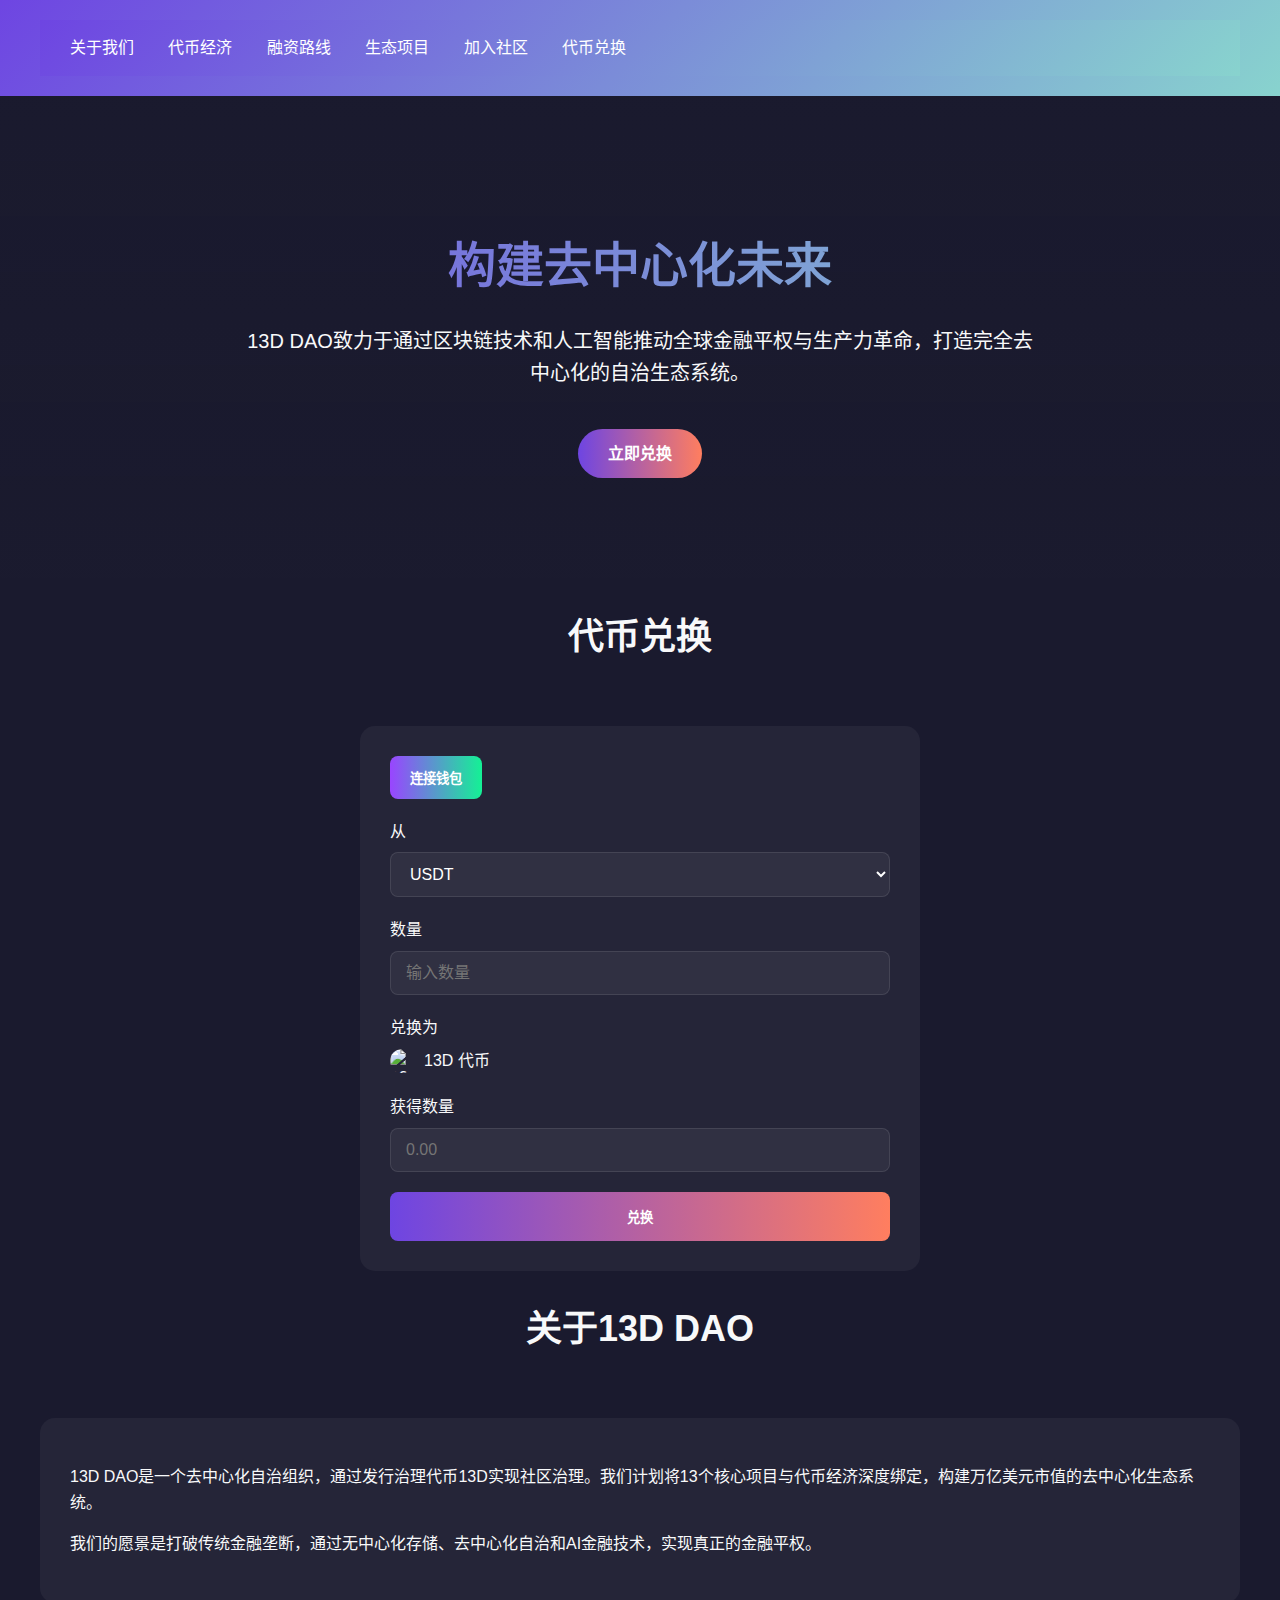
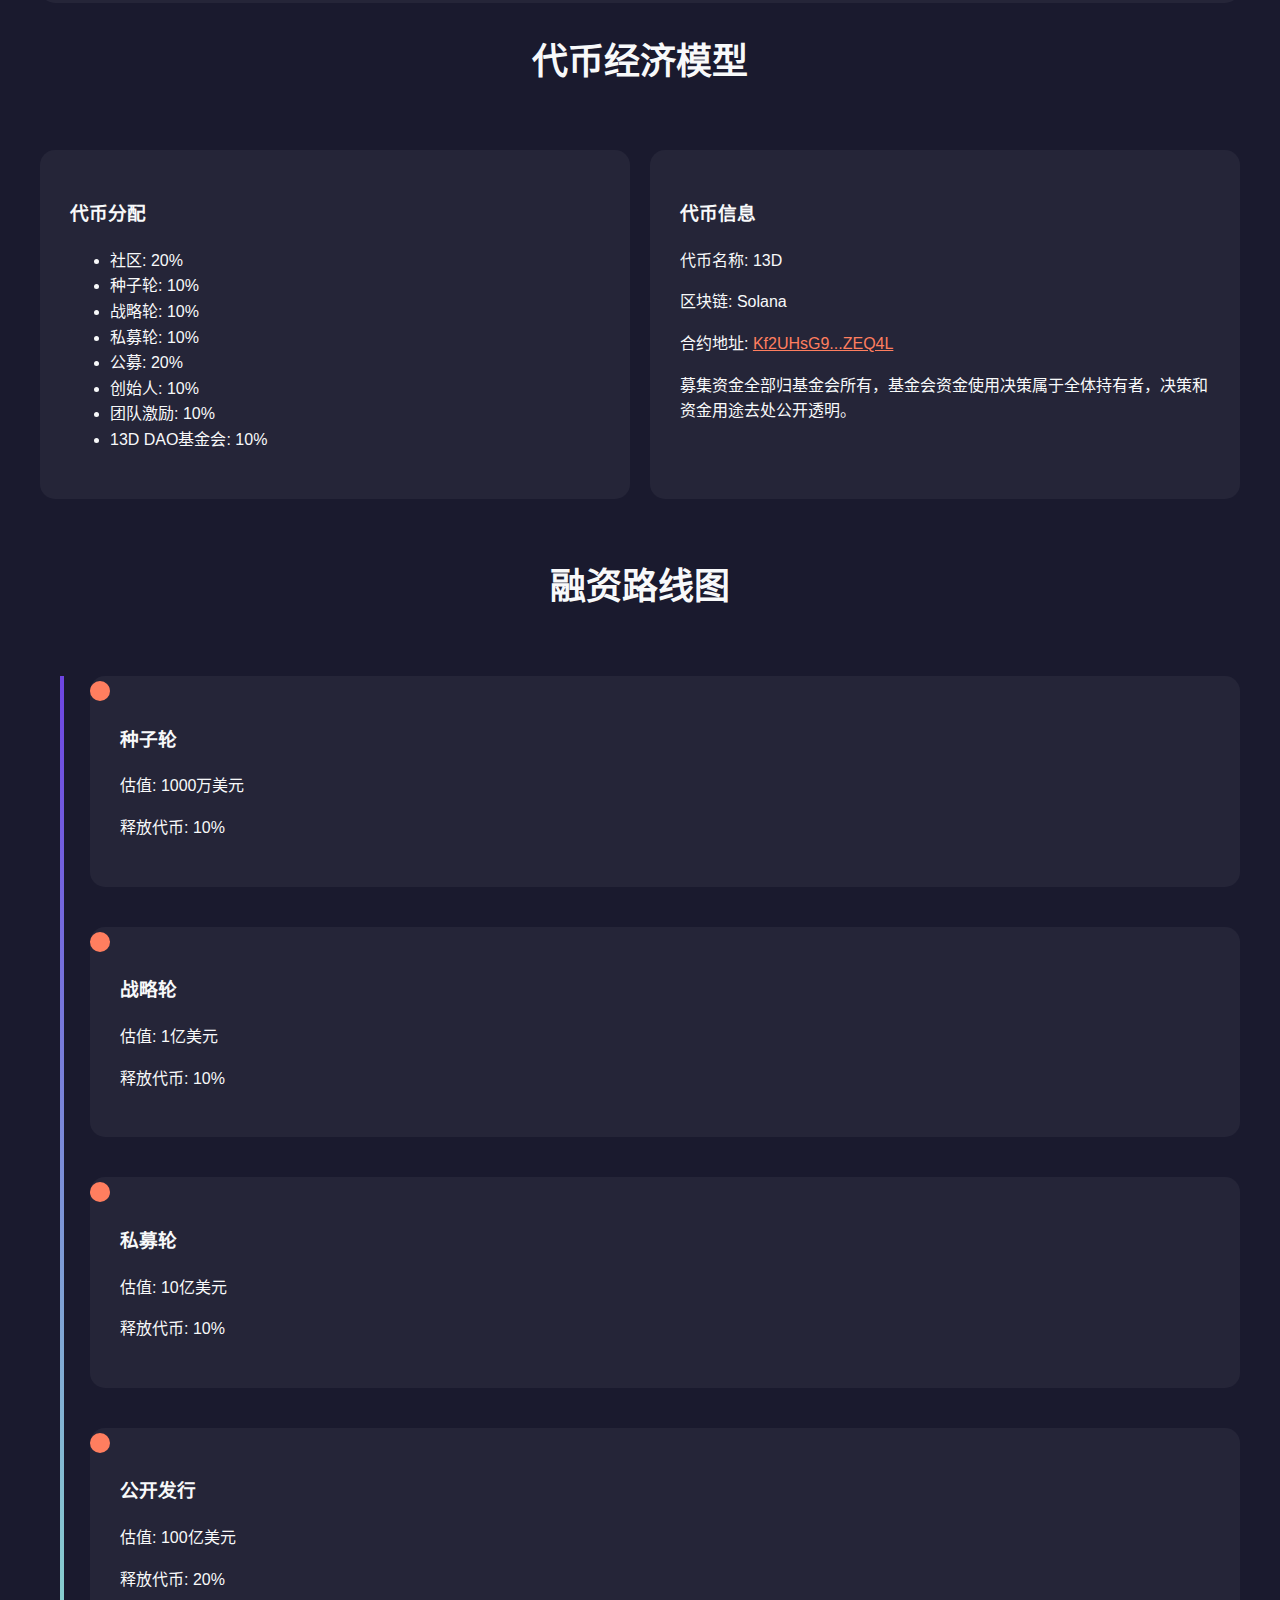
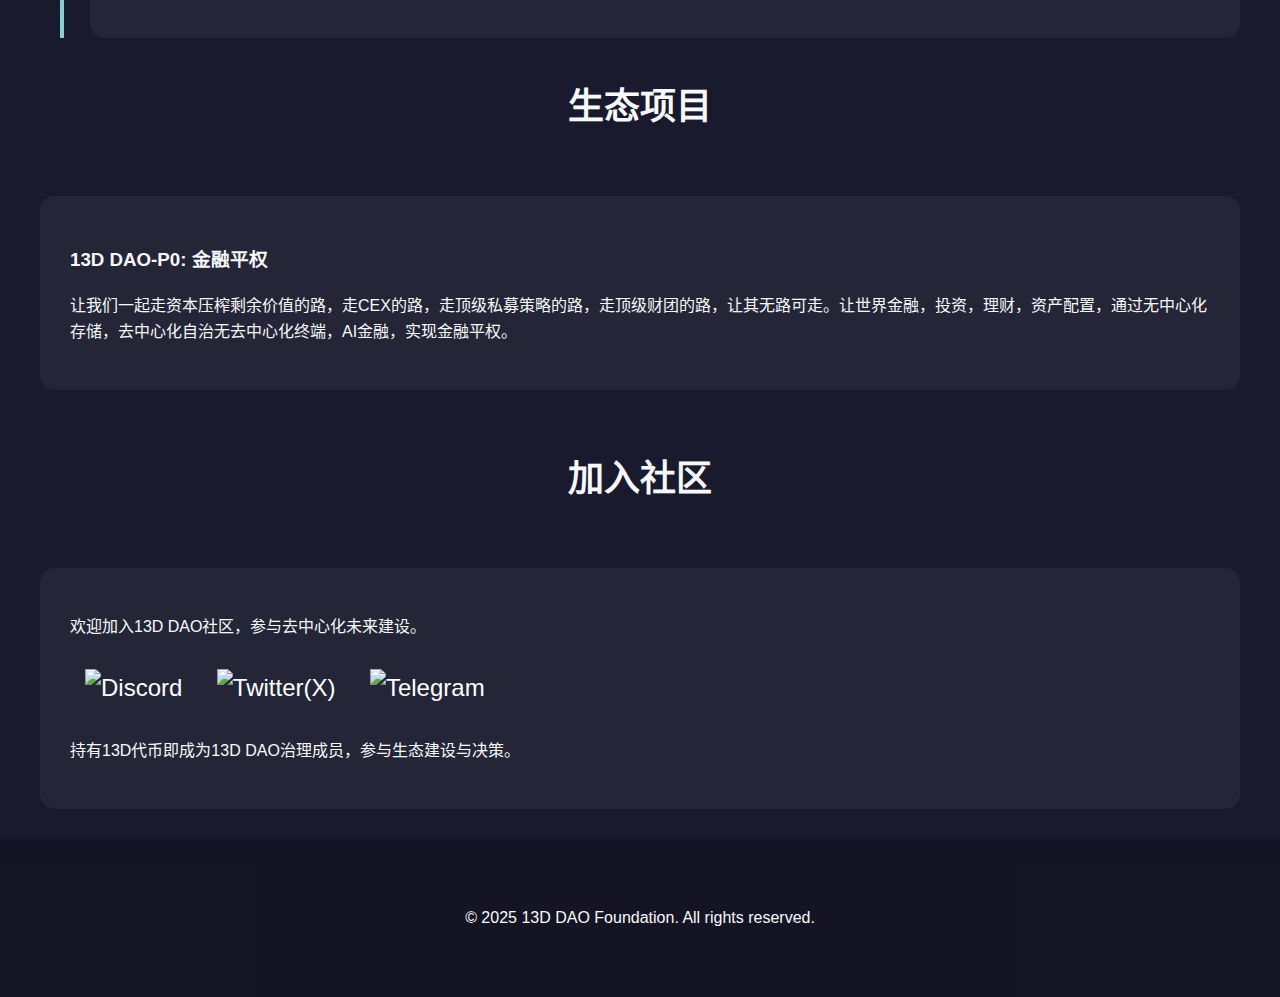
==== commit 73cfd7e8: "nav" ====
--- a/index.html
+++ b/index.html
@@ -3,13 +3,275 @@
 <head>
     <meta charset="UTF-8">
     <meta name="viewport" content="width=device-width, initial-scale=1.0">
-    <title>13D DAO - 代币兑换</title>
+    <title>13D DAO - 去中心化自治组织</title>
     <style>
-        /* 保留原有样式... */
+        :root {
+            --primary: #6e45e2;
+            --secondary: #88d3ce;
+            --dark: #1a1a2e;
+            --light: #f8f9fa;
+            --accent: #ff7e5f;
+        }
+        body {
+            font-family: 'Arial', sans-serif;
+            margin: 0;
+            padding: 0;
+            background-color: var(--dark);
+            color: var(--light);
+            line-height: 1.6;
+        }
+        .container {
+            max-width: 1200px;
+            margin: 0 auto;
+            padding: 0 20px;
+        }
+        header {
+            background: linear-gradient(135deg, var(--primary), var(--secondary));
+            padding: 20px 0;
+            box-shadow: 0 4px 12px rgba(0,0,0,0.1);
+        }
+        nav {
+            display: flex;
+            justify-content: space-between;
+            align-items: center;
+            position: sticky;
+            top: 0;
+            z-index: 1000;
+            background: linear-gradient(135deg, var(--primary), var(--secondary));
+            padding: 15px 0;
+        }
+        .logo {
+            font-size: 24px;
+            font-weight: bold;
+            color: white;
+        }
+        .nav-links a {
+            color: white;
+            text-decoration: none;
+            margin-left: 30px;
+            font-weight: 500;
+        }
+        .hero {
+            text-align: center;
+            padding: 100px 0;
+            background: linear-gradient(rgba(26, 26, 46, 0.8), rgba(26, 26, 46, 0.9)), url('bg-pattern.png');
+            background-size: cover;
+        }
+        .hero h1 {
+            font-size: 48px;
+            margin-bottom: 20px;
+            background: linear-gradient(to right, var(--primary), var(--secondary));
+            -webkit-background-clip: text;
+            -webkit-text-fill-color: transparent;
+        }
+        .hero p {
+            font-size: 20px;
+            max-width: 800px;
+            margin: 0 auto 40px;
+        }
+        .btn {
+            display: inline-block;
+            background: linear-gradient(to right, var(--primary), var(--accent));
+            color: white;
+            padding: 12px 30px;
+            border-radius: 30px;
+            text-decoration: none;
+            font-weight: bold;
+            transition: all 0.3s ease;
+        }
+        .btn:hover {
+            transform: translateY(-3px);
+            box-shadow: 0 10px 20px rgba(0,0,0,0.2);
+        }
+        section {
+            padding: 80px 0;
+        }
+        .section-title {
+            text-align: center;
+            margin-bottom: 60px;
+            font-size: 36px;
+        }
+        .card {
+            background: rgba(255,255,255,0.05);
+            border-radius: 15px;
+            padding: 30px;
+            margin-bottom: 30px;
+            transition: all 0.3s ease;
+        }
+        .card:hover {
+            transform: translateY(-10px);
+            box-shadow: 0 15px 30px rgba(0,0,0,0.3);
+        }
+        .tokenomics {
+            display: grid;
+            grid-template-columns: repeat(auto-fit, minmax(250px, 1fr));
+            gap: 20px;
+        }
+        .roadmap {
+            position: relative;
+            padding-left: 50px;
+        }
+        .roadmap:before {
+            content: '';
+            position: absolute;
+            left: 20px;
+            top: 0;
+            bottom: 0;
+            width: 4px;
+            background: linear-gradient(to bottom, var(--primary), var(--secondary));
+        }
+        .roadmap-item {
+            position: relative;
+            margin-bottom: 40px;
+            padding-left: 30px;
+        }
+        .roadmap-item:before {
+            content: '';
+            position: absolute;
+            left: 0;
+            top: 5px;
+            width: 20px;
+            height: 20px;
+            border-radius: 50%;
+            background: var(--accent);
+        }
+        .projects {
+            display: grid;
+            grid-template-columns: repeat(auto-fit, minmax(300px, 1fr));
+            gap: 30px;
+        }
+        footer {
+            background: rgba(0,0,0,0.2);
+            padding: 50px 0;
+            text-align: center;
+        }
+        .social-links {
+            margin: 30px 0;
+        }
+        .social-links a {
+            display: inline-block;
+            margin: 0 15px;
+            color: white;
+            font-size: 24px;
+            text-decoration: none;
+        }
+        .social-links img {
+            transition: transform 0.3s ease;
+        }
+        .social-links img:hover {
+            transform: scale(1.1);
+        }
+
+        /* 新增兑换界面样式 */
+        .swap-container {
+            max-width: 500px;
+            margin: 0 auto;
+            padding: 30px;
+            background: rgba(255,255,255,0.05);
+            border-radius: 15px;
+        }
+        .swap-header {
+            text-align: center;
+            margin-bottom: 30px;
+        }
+        .swap-form {
+            display: flex;
+            flex-direction: column;
+            gap: 20px;
+        }
+        .form-group {
+            display: flex;
+            flex-direction: column;
+            gap: 8px;
+        }
+        .form-group label {
+            font-weight: 500;
+        }
+        .form-control {
+            padding: 12px 15px;
+            border-radius: 8px;
+            border: 1px solid rgba(255,255,255,0.1);
+            background: rgba(255,255,255,0.05);
+            color: white;
+            font-size: 16px;
+        }
+        .swap-btn {
+            background: linear-gradient(to right, var(--primary), var(--accent));
+            color: white;
+            border: none;
+            padding: 15px;
+            border-radius: 8px;
+            font-weight: bold;
+            cursor: pointer;
+            transition: all 0.3s ease;
+        }
+        .swap-btn:hover {
+            transform: translateY(-3px);
+            box-shadow: 0 10px 20px rgba(0,0,0,0.2);
+        }
+        .wallet-btn {
+            background: linear-gradient(to right, #9945FF, #14F195);
+            color: white;
+            border: none;
+            padding: 12px 20px;
+            border-radius: 8px;
+            font-weight: bold;
+            cursor: pointer;
+            margin-bottom: 20px;
+            transition: all 0.3s ease;
+        }
+        .wallet-btn:hover {
+            transform: translateY(-3px);
+            box-shadow: 0 10px 20px rgba(0,0,0,0.2);
+        }
+        .wallet-connected {
+            background: #14F195;
+            color: #111;
+        }
+        .token-select {
+            display: flex;
+            align-items: center;
+            gap: 10px;
+        }
+        .token-icon {
+            width: 24px;
+            height: 24px;
+            border-radius: 50%;
+        }
+
+        @media (max-width: 768px) {
+            .hero h1 {
+                font-size: 36px;
+            }
+            .hero p {
+                font-size: 18px;
+            }
+        }
     </style>
 </head>
 <body>
-    <!-- 保留原有页面结构... -->
+    <header>
+        <div class="container">
+            <nav>
+                <div class="nav-links">
+                    <a href="#about">关于我们</a>
+                    <a href="#token">代币经济</a>
+                    <a href="#roadmap">融资路线</a>
+                    <a href="#projects">生态项目</a>
+                    <a href="#community">加入社区</a>
+                    <a href="#swap">代币兑换</a>
+                </div>
+            </nav>
+        </div>
+    </header>
+
+    <section class="hero">
+        <div class="container">
+            <h1>构建去中心化未来</h1>
+            <p>13D DAO致力于通过区块链技术和人工智能推动全球金融平权与生产力革命，打造完全去中心化的自治生态系统。</p>
+            <a href="#swap" class="btn">立即兑换</a>
+        </div>
+    </section>
 
     <section id="swap" class="container">
         <h2 class="section-title">代币兑换</h2>
@@ -45,7 +307,100 @@
         </div>
     </section>
 
-    <!-- 其他页面内容... -->
+    <section id="about" class="container">
+        <h2 class="section-title">关于13D DAO</h2>
+        <div class="card">
+            <p>13D DAO是一个去中心化自治组织，通过发行治理代币13D实现社区治理。我们计划将13个核心项目与代币经济深度绑定，构建万亿美元市值的去中心化生态系统。</p>
+            <p>我们的愿景是打破传统金融垄断，通过无中心化存储、去中心化自治和AI金融技术，实现真正的金融平权。</p>
+        </div>
+    </section>
+
+    <section id="token" class="container">
+        <h2 class="section-title">代币经济模型</h2>
+        <div class="tokenomics">
+            <div class="card">
+                <h3>代币分配</h3>
+                <ul>
+                    <li>社区: 20%</li>
+                    <li>种子轮: 10%</li>
+                    <li>战略轮: 10%</li>
+                    <li>私募轮: 10%</li>
+                    <li>公募: 20%</li>
+                    <li>创始人: 10%</li>
+                    <li>团队激励: 10%</li>
+                    <li>13D DAO基金会: 10%</li>
+                </ul>
+            </div>
+            <div class="card">
+                <h3>代币信息</h3>
+                <p>代币名称: 13D</p>
+                <p>区块链: Solana</p>
+                <p>合约地址: <a href="https://solscan.io/token/Kf2UHsG9N617Nu6egFneDYH8WUZ45Y4WDV5NbzZEQ4L" target="_blank" style="color: var(--accent);">Kf2UHsG9...ZEQ4L</a></p>
+                <p>募集资金全部归基金会所有，基金会资金使用决策属于全体持有者，决策和资金用途去处公开透明。</p>
+            </div>
+        </div>
+    </section>
+
+    <section id="roadmap" class="container">
+        <h2 class="section-title">融资路线图</h2>
+        <div class="roadmap">
+            <div class="roadmap-item card">
+                <h3>种子轮</h3>
+                <p>估值: 1000万美元</p>
+                <p>释放代币: 10%</p>
+            </div>
+            <div class="roadmap-item card">
+                <h3>战略轮</h3>
+                <p>估值: 1亿美元</p>
+                <p>释放代币: 10%</p>
+            </div>
+            <div class="roadmap-item card">
+                <h3>私募轮</h3>
+                <p>估值: 10亿美元</p>
+                <p>释放代币: 10%</p>
+            </div>
+            <div class="roadmap-item card">
+                <h3>公开发行</h3>
+                <p>估值: 100亿美元</p>
+                <p>释放代币: 20%</p>
+            </div>
+        </div>
+    </section>
+
+    <section id="projects" class="container">
+        <h2 class="section-title">生态项目</h2>
+        <div class="projects">
+            <div class="card">
+                <h3>13D DAO-P0: 金融平权</h3>
+                <p>让我们一起走资本压榨剩余价值的路，走CEX的路，走顶级私募策略的路，走顶级财团的路，让其无路可走。让世界金融，投资，理财，资产配置，通过无中心化存储，去中心化自治无去中心化终端，AI金融，实现金融平权。</p>
+            </div>
+        </div>
+    </section>
+
+    <section id="community" class="container">
+        <h2 class="section-title">加入社区</h2>
+        <div class="card">
+            <p>欢迎加入13D DAO社区，参与去中心化未来建设。</p>
+            <div class="social-links">
+                <a href="https://discord.gg/8tpzQwfU" target="_blank">
+                    <img src="https://assets-global.website-files.com/6257adef93867e50d84d30e2/636e0a6a49cf127bf92de1e2_icon_clyde_blurple_RGB.png" alt="Discord" width="40">
+                </a>
+                <a href="https://x.com/pei_hai20167?t=hWIk2HYrqWH_wrflNeZjdQ&s=09" target="_blank">
+                    <img src="https://abs.twimg.com/favicons/twitter.3.ico" alt="Twitter(X)" width="40">
+                </a>
+                <a href="https://t.me/+XrHa7ZedFAUyYTc1" target="_blank">
+                    <img src="https://telegram.org/img/t_logo.png" alt="Telegram" width="40">
+                </a>
+            </div>
+            <p>持有13D代币即成为13D DAO治理成员，参与生态建设与决策。</p>
+        </div>
+    </section>
+
+    <footer>
+        <div class="container">
+            <p>© 2025 13D DAO Foundation. All rights reserved.</p>
+        </div>
+    </footer>
 
     <!-- 添加Solana Web3.js和其他必要库 -->
     <script src="https://unpkg.com/@solana/web3.js@latest/lib/index.iife.min.js"></script>
@@ -53,6 +408,7 @@
     <script src="https://cdn.jsdelivr.net/npm/@project-serum/anchor@0.24.2/dist/anchor.min.js"></script>
     <script src="https://cdn.jsdelivr.net/npm/@solana/wallet-adapter-base@0.9.11/lib/index.min.js"></script>
     <script src="https://cdn.jsdelivr.net/npm/@solana/wallet-adapter-phantom@0.9.11/lib/index.min.js"></script>
+    <script src="https://cdn.jsdelivr.net/npm/@solana/wallet-adapter-solflare@0.6.11/lib/index.min.js"></script>
     <script src="swap.js"></script>
 </body>
 </html>
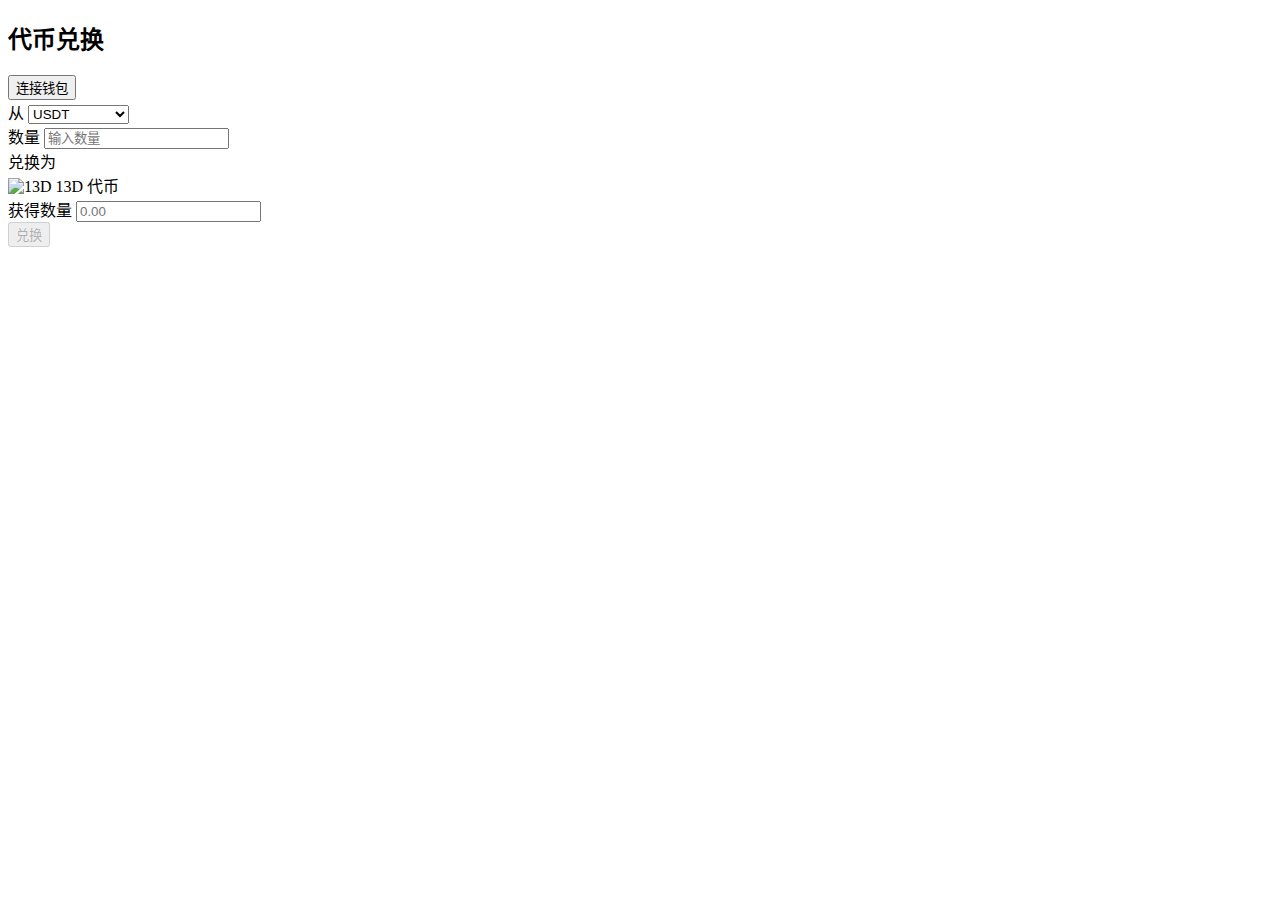
==== commit 132317fc: "nav" ====
--- a/index.html
+++ b/index.html
@@ -3,275 +3,15 @@
 <head>
     <meta charset="UTF-8">
     <meta name="viewport" content="width=device-width, initial-scale=1.0">
-    <title>13D DAO - 去中心化自治组织</title>
+    <title>13D DAO - 代币兑换</title>
+    <!-- 引入Reown AppKit -->
+    <script src="https://unpkg.com/@reown/appkit@latest/dist/appkit.umd.js"></script>
     <style>
-        :root {
-            --primary: #6e45e2;
-            --secondary: #88d3ce;
-            --dark: #1a1a2e;
-            --light: #f8f9fa;
-            --accent: #ff7e5f;
-        }
-        body {
-            font-family: 'Arial', sans-serif;
-            margin: 0;
-            padding: 0;
-            background-color: var(--dark);
-            color: var(--light);
-            line-height: 1.6;
-        }
-        .container {
-            max-width: 1200px;
-            margin: 0 auto;
-            padding: 0 20px;
-        }
-        header {
-            background: linear-gradient(135deg, var(--primary), var(--secondary));
-            padding: 20px 0;
-            box-shadow: 0 4px 12px rgba(0,0,0,0.1);
-        }
-        nav {
-            display: flex;
-            justify-content: space-between;
-            align-items: center;
-            position: sticky;
-            top: 0;
-            z-index: 1000;
-            background: linear-gradient(135deg, var(--primary), var(--secondary));
-            padding: 15px 0;
-        }
-        .logo {
-            font-size: 24px;
-            font-weight: bold;
-            color: white;
-        }
-        .nav-links a {
-            color: white;
-            text-decoration: none;
-            margin-left: 30px;
-            font-weight: 500;
-        }
-        .hero {
-            text-align: center;
-            padding: 100px 0;
-            background: linear-gradient(rgba(26, 26, 46, 0.8), rgba(26, 26, 46, 0.9)), url('bg-pattern.png');
-            background-size: cover;
-        }
-        .hero h1 {
-            font-size: 48px;
-            margin-bottom: 20px;
-            background: linear-gradient(to right, var(--primary), var(--secondary));
-            -webkit-background-clip: text;
-            -webkit-text-fill-color: transparent;
-        }
-        .hero p {
-            font-size: 20px;
-            max-width: 800px;
-            margin: 0 auto 40px;
-        }
-        .btn {
-            display: inline-block;
-            background: linear-gradient(to right, var(--primary), var(--accent));
-            color: white;
-            padding: 12px 30px;
-            border-radius: 30px;
-            text-decoration: none;
-            font-weight: bold;
-            transition: all 0.3s ease;
-        }
-        .btn:hover {
-            transform: translateY(-3px);
-            box-shadow: 0 10px 20px rgba(0,0,0,0.2);
-        }
-        section {
-            padding: 80px 0;
-        }
-        .section-title {
-            text-align: center;
-            margin-bottom: 60px;
-            font-size: 36px;
-        }
-        .card {
-            background: rgba(255,255,255,0.05);
-            border-radius: 15px;
-            padding: 30px;
-            margin-bottom: 30px;
-            transition: all 0.3s ease;
-        }
-        .card:hover {
-            transform: translateY(-10px);
-            box-shadow: 0 15px 30px rgba(0,0,0,0.3);
-        }
-        .tokenomics {
-            display: grid;
-            grid-template-columns: repeat(auto-fit, minmax(250px, 1fr));
-            gap: 20px;
-        }
-        .roadmap {
-            position: relative;
-            padding-left: 50px;
-        }
-        .roadmap:before {
-            content: '';
-            position: absolute;
-            left: 20px;
-            top: 0;
-            bottom: 0;
-            width: 4px;
-            background: linear-gradient(to bottom, var(--primary), var(--secondary));
-        }
-        .roadmap-item {
-            position: relative;
-            margin-bottom: 40px;
-            padding-left: 30px;
-        }
-        .roadmap-item:before {
-            content: '';
-            position: absolute;
-            left: 0;
-            top: 5px;
-            width: 20px;
-            height: 20px;
-            border-radius: 50%;
-            background: var(--accent);
-        }
-        .projects {
-            display: grid;
-            grid-template-columns: repeat(auto-fit, minmax(300px, 1fr));
-            gap: 30px;
-        }
-        footer {
-            background: rgba(0,0,0,0.2);
-            padding: 50px 0;
-            text-align: center;
-        }
-        .social-links {
-            margin: 30px 0;
-        }
-        .social-links a {
-            display: inline-block;
-            margin: 0 15px;
-            color: white;
-            font-size: 24px;
-            text-decoration: none;
-        }
-        .social-links img {
-            transition: transform 0.3s ease;
-        }
-        .social-links img:hover {
-            transform: scale(1.1);
-        }
-
-        /* 新增兑换界面样式 */
-        .swap-container {
-            max-width: 500px;
-            margin: 0 auto;
-            padding: 30px;
-            background: rgba(255,255,255,0.05);
-            border-radius: 15px;
-        }
-        .swap-header {
-            text-align: center;
-            margin-bottom: 30px;
-        }
-        .swap-form {
-            display: flex;
-            flex-direction: column;
-            gap: 20px;
-        }
-        .form-group {
-            display: flex;
-            flex-direction: column;
-            gap: 8px;
-        }
-        .form-group label {
-            font-weight: 500;
-        }
-        .form-control {
-            padding: 12px 15px;
-            border-radius: 8px;
-            border: 1px solid rgba(255,255,255,0.1);
-            background: rgba(255,255,255,0.05);
-            color: white;
-            font-size: 16px;
-        }
-        .swap-btn {
-            background: linear-gradient(to right, var(--primary), var(--accent));
-            color: white;
-            border: none;
-            padding: 15px;
-            border-radius: 8px;
-            font-weight: bold;
-            cursor: pointer;
-            transition: all 0.3s ease;
-        }
-        .swap-btn:hover {
-            transform: translateY(-3px);
-            box-shadow: 0 10px 20px rgba(0,0,0,0.2);
-        }
-        .wallet-btn {
-            background: linear-gradient(to right, #9945FF, #14F195);
-            color: white;
-            border: none;
-            padding: 12px 20px;
-            border-radius: 8px;
-            font-weight: bold;
-            cursor: pointer;
-            margin-bottom: 20px;
-            transition: all 0.3s ease;
-        }
-        .wallet-btn:hover {
-            transform: translateY(-3px);
-            box-shadow: 0 10px 20px rgba(0,0,0,0.2);
-        }
-        .wallet-connected {
-            background: #14F195;
-            color: #111;
-        }
-        .token-select {
-            display: flex;
-            align-items: center;
-            gap: 10px;
-        }
-        .token-icon {
-            width: 24px;
-            height: 24px;
-            border-radius: 50%;
-        }
-
-        @media (max-width: 768px) {
-            .hero h1 {
-                font-size: 36px;
-            }
-            .hero p {
-                font-size: 18px;
-            }
-        }
+        /* 保留原有样式... */
     </style>
 </head>
 <body>
-    <header>
-        <div class="container">
-            <nav>
-                <div class="nav-links">
-                    <a href="#about">关于我们</a>
-                    <a href="#token">代币经济</a>
-                    <a href="#roadmap">融资路线</a>
-                    <a href="#projects">生态项目</a>
-                    <a href="#community">加入社区</a>
-                    <a href="#swap">代币兑换</a>
-                </div>
-            </nav>
-        </div>
-    </header>
-
-    <section class="hero">
-        <div class="container">
-            <h1>构建去中心化未来</h1>
-            <p>13D DAO致力于通过区块链技术和人工智能推动全球金融平权与生产力革命，打造完全去中心化的自治生态系统。</p>
-            <a href="#swap" class="btn">立即兑换</a>
-        </div>
-    </section>
+    <!-- 保留原有页面结构... -->
 
     <section id="swap" class="container">
         <h2 class="section-title">代币兑换</h2>
@@ -307,108 +47,16 @@
         </div>
     </section>
 
-    <section id="about" class="container">
-        <h2 class="section-title">关于13D DAO</h2>
-        <div class="card">
-            <p>13D DAO是一个去中心化自治组织，通过发行治理代币13D实现社区治理。我们计划将13个核心项目与代币经济深度绑定，构建万亿美元市值的去中心化生态系统。</p>
-            <p>我们的愿景是打破传统金融垄断，通过无中心化存储、去中心化自治和AI金融技术，实现真正的金融平权。</p>
-        </div>
-    </section>
+    <!-- 其他页面内容... -->
 
-    <section id="token" class="container">
-        <h2 class="section-title">代币经济模型</h2>
-        <div class="tokenomics">
-            <div class="card">
-                <h3>代币分配</h3>
-                <ul>
-                    <li>社区: 20%</li>
-                    <li>种子轮: 10%</li>
-                    <li>战略轮: 10%</li>
-                    <li>私募轮: 10%</li>
-                    <li>公募: 20%</li>
-                    <li>创始人: 10%</li>
-                    <li>团队激励: 10%</li>
-                    <li>13D DAO基金会: 10%</li>
-                </ul>
-            </div>
-            <div class="card">
-                <h3>代币信息</h3>
-                <p>代币名称: 13D</p>
-                <p>区块链: Solana</p>
-                <p>合约地址: <a href="https://solscan.io/token/Kf2UHsG9N617Nu6egFneDYH8WUZ45Y4WDV5NbzZEQ4L" target="_blank" style="color: var(--accent);">Kf2UHsG9...ZEQ4L</a></p>
-                <p>募集资金全部归基金会所有，基金会资金使用决策属于全体持有者，决策和资金用途去处公开透明。</p>
-            </div>
-        </div>
-    </section>
-
-    <section id="roadmap" class="container">
-        <h2 class="section-title">融资路线图</h2>
-        <div class="roadmap">
-            <div class="roadmap-item card">
-                <h3>种子轮</h3>
-                <p>估值: 1000万美元</p>
-                <p>释放代币: 10%</p>
-            </div>
-            <div class="roadmap-item card">
-                <h3>战略轮</h3>
-                <p>估值: 1亿美元</p>
-                <p>释放代币: 10%</p>
-            </div>
-            <div class="roadmap-item card">
-                <h3>私募轮</h3>
-                <p>估值: 10亿美元</p>
-                <p>释放代币: 10%</p>
-            </div>
-            <div class="roadmap-item card">
-                <h3>公开发行</h3>
-                <p>估值: 100亿美元</p>
-                <p>释放代币: 20%</p>
-            </div>
-        </div>
-    </section>
-
-    <section id="projects" class="container">
-        <h2 class="section-title">生态项目</h2>
-        <div class="projects">
-            <div class="card">
-                <h3>13D DAO-P0: 金融平权</h3>
-                <p>让我们一起走资本压榨剩余价值的路，走CEX的路，走顶级私募策略的路，走顶级财团的路，让其无路可走。让世界金融，投资，理财，资产配置，通过无中心化存储，去中心化自治无去中心化终端，AI金融，实现金融平权。</p>
-            </div>
-        </div>
-    </section>
-
-    <section id="community" class="container">
-        <h2 class="section-title">加入社区</h2>
-        <div class="card">
-            <p>欢迎加入13D DAO社区，参与去中心化未来建设。</p>
-            <div class="social-links">
-                <a href="https://discord.gg/8tpzQwfU" target="_blank">
-                    <img src="https://assets-global.website-files.com/6257adef93867e50d84d30e2/636e0a6a49cf127bf92de1e2_icon_clyde_blurple_RGB.png" alt="Discord" width="40">
-                </a>
-                <a href="https://x.com/pei_hai20167?t=hWIk2HYrqWH_wrflNeZjdQ&s=09" target="_blank">
-                    <img src="https://abs.twimg.com/favicons/twitter.3.ico" alt="Twitter(X)" width="40">
-                </a>
-                <a href="https://t.me/+XrHa7ZedFAUyYTc1" target="_blank">
-                    <img src="https://telegram.org/img/t_logo.png" alt="Telegram" width="40">
-                </a>
-            </div>
-            <p>持有13D代币即成为13D DAO治理成员，参与生态建设与决策。</p>
-        </div>
-    </section>
-
-    <footer>
-        <div class="container">
-            <p>© 2025 13D DAO Foundation. All rights reserved.</p>
-        </div>
-    </footer>
-
-    <!-- 添加Solana Web3.js和其他必要库 -->
-    <script src="https://unpkg.com/@solana/web3.js@latest/lib/index.iife.min.js"></script>
-    <script src="https://unpkg.com/@solana/spl-token@latest/lib/index.iife.min.js"></script>
-    <script src="https://cdn.jsdelivr.net/npm/@project-serum/anchor@0.24.2/dist/anchor.min.js"></script>
-    <script src="https://cdn.jsdelivr.net/npm/@solana/wallet-adapter-base@0.9.11/lib/index.min.js"></script>
-    <script src="https://cdn.jsdelivr.net/npm/@solana/wallet-adapter-phantom@0.9.11/lib/index.min.js"></script>
-    <script src="https://cdn.jsdelivr.net/npm/@solana/wallet-adapter-solflare@0.6.11/lib/index.min.js"></script>
+    <!-- 添加Reown AppKit初始化脚本 -->
+    <script>
+        // 初始化Reown AppKit
+        const appkit = new Reown.AppKit({
+            network: 'solana',
+            walletAdapter: 'phantom'
+        });
+    </script>
     <script src="swap.js"></script>
 </body>
 </html>
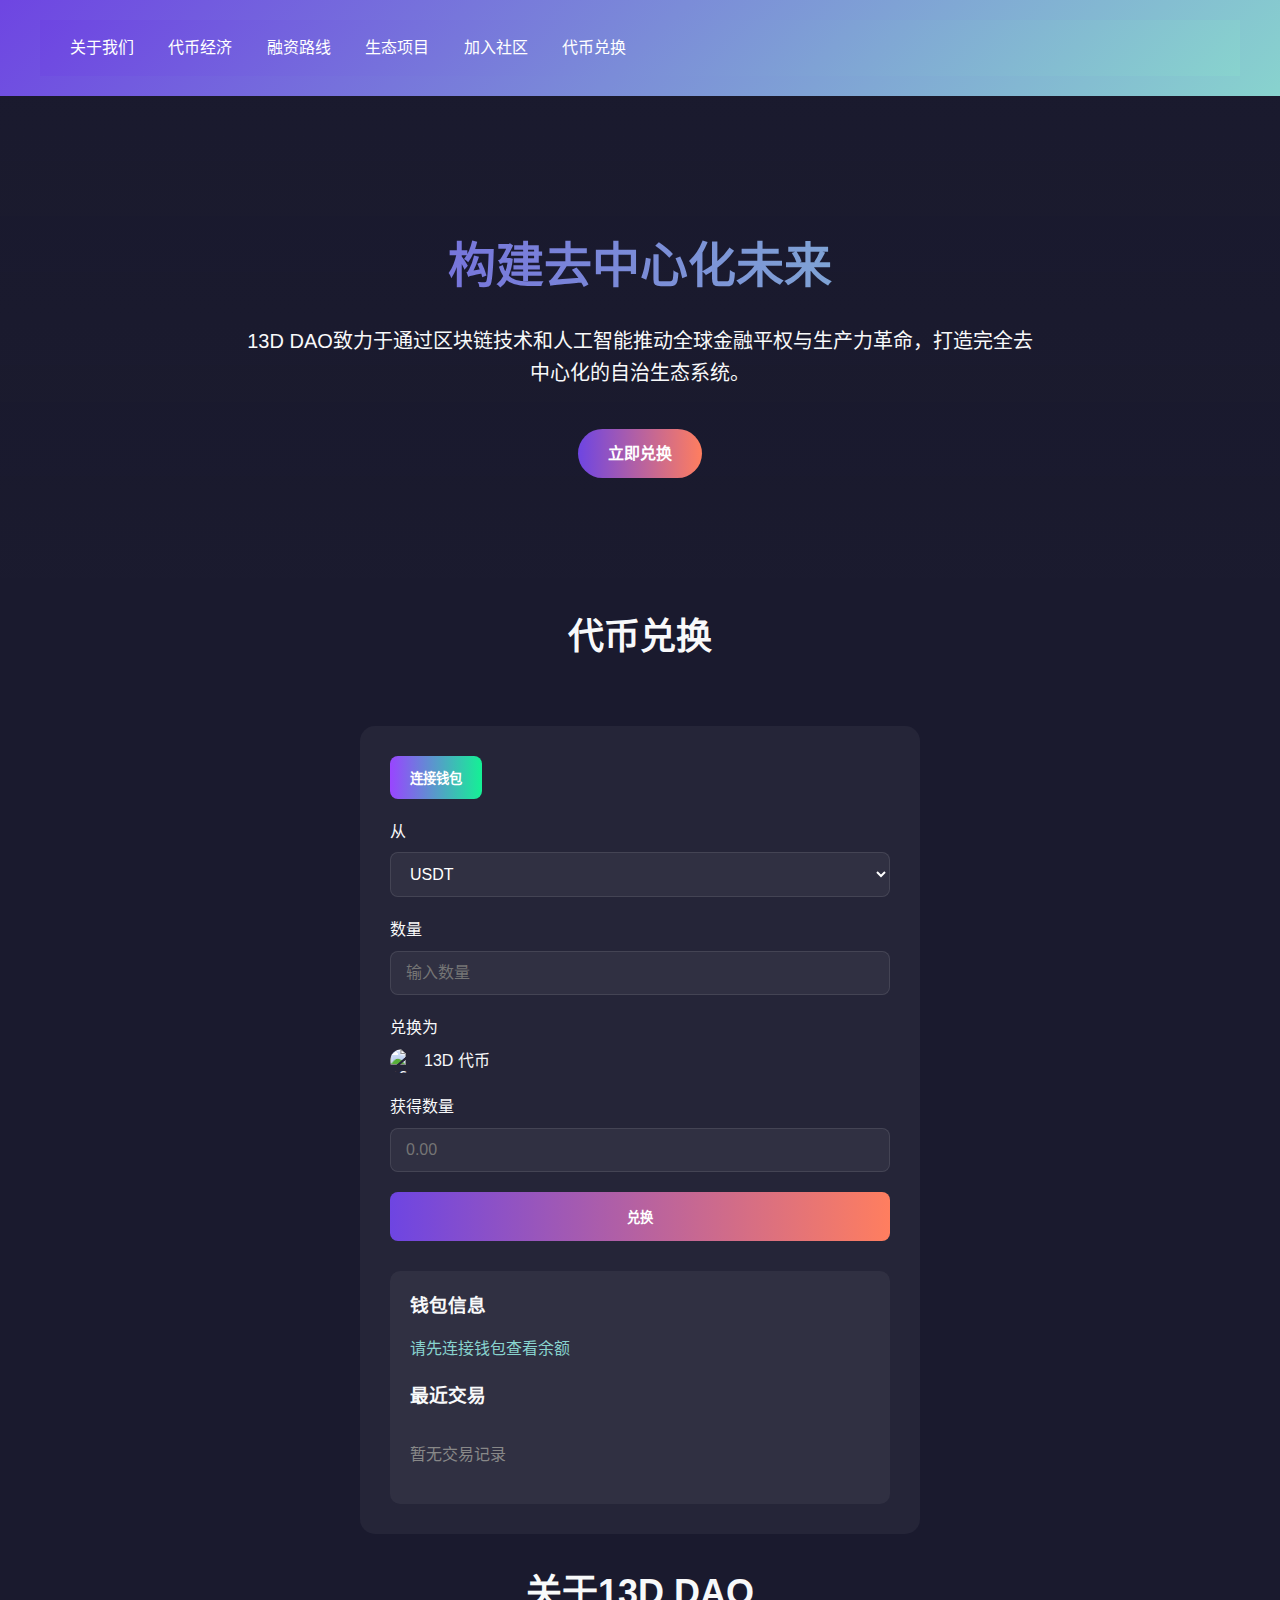
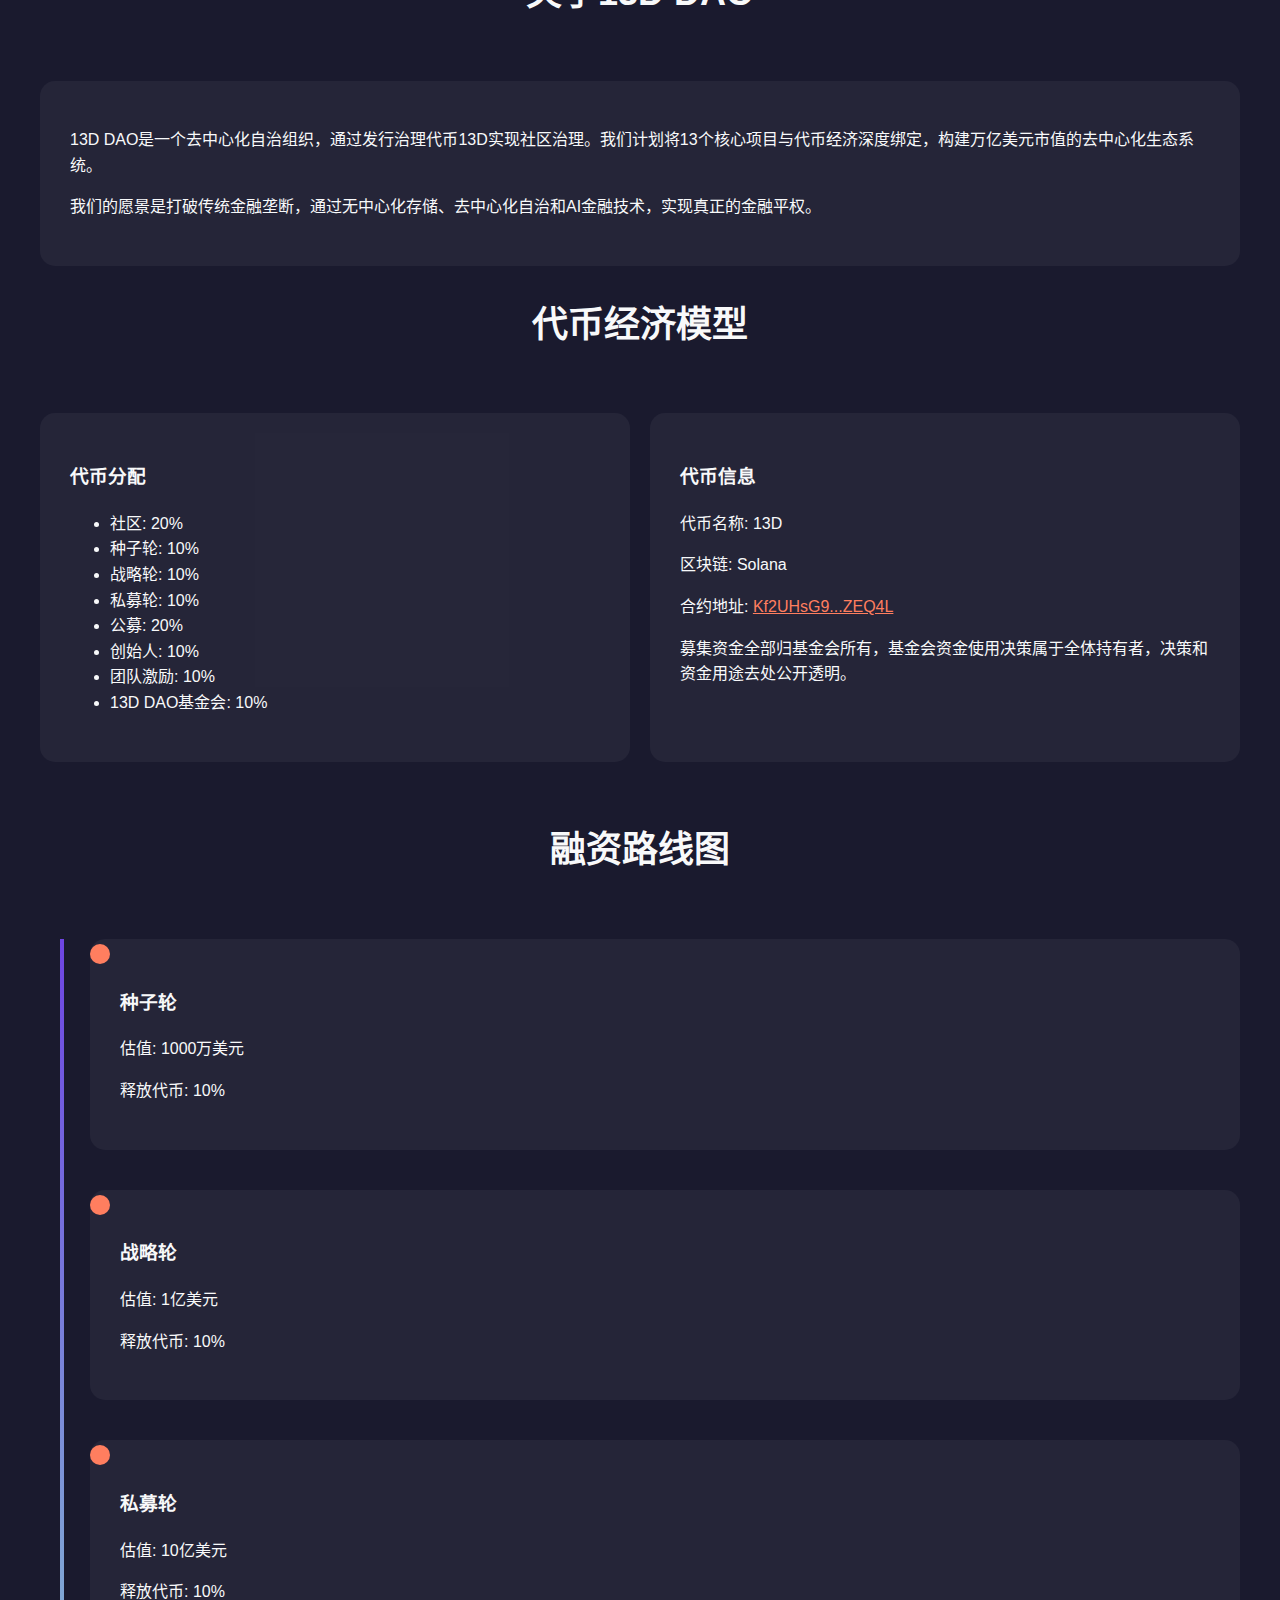
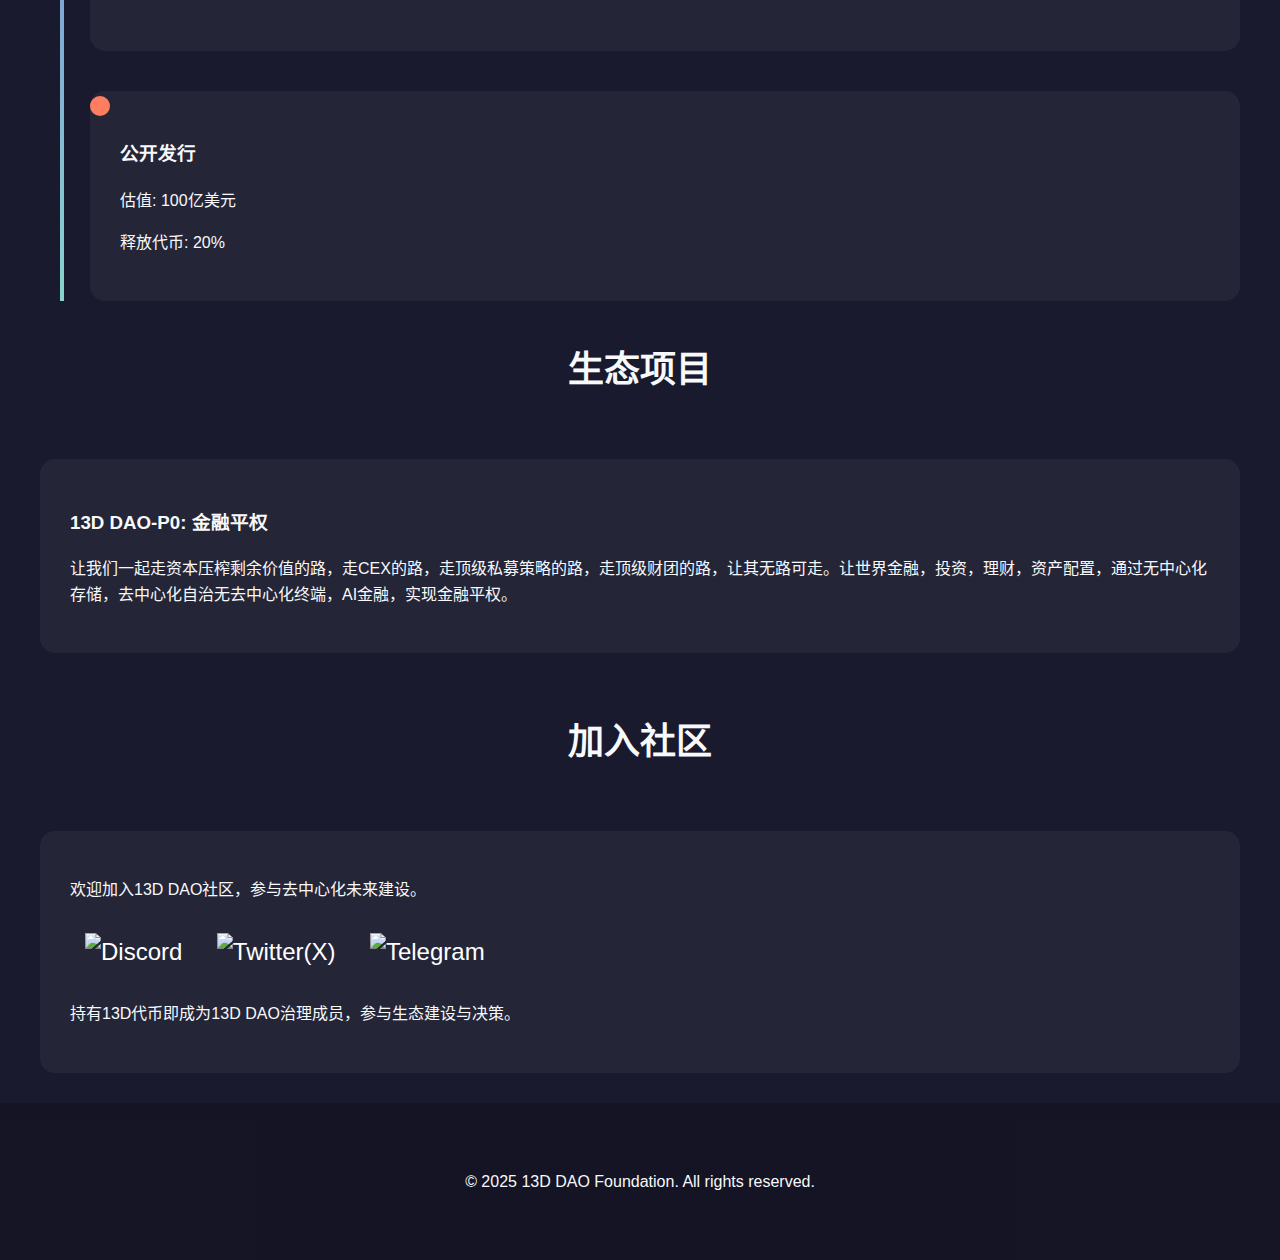
==== commit 1ec79eee: "nav" ====
--- a/index.html
+++ b/index.html
@@ -3,15 +3,275 @@
 <head>
     <meta charset="UTF-8">
     <meta name="viewport" content="width=device-width, initial-scale=1.0">
-    <title>13D DAO - 代币兑换</title>
-    <!-- 引入Reown AppKit -->
-    <script src="https://unpkg.com/@reown/appkit@latest/dist/appkit.umd.js"></script>
+    <title>13D DAO - 去中心化自治组织</title>
     <style>
-        /* 保留原有样式... */
+        :root {
+            --primary: #6e45e2;
+            --secondary: #88d3ce;
+            --dark: #1a1a2e;
+            --light: #f8f9fa;
+            --accent: #ff7e5f;
+        }
+        body {
+            font-family: 'Arial', sans-serif;
+            margin: 0;
+            padding: 0;
+            background-color: var(--dark);
+            color: var(--light);
+            line-height: 1.6;
+        }
+        .container {
+            max-width: 1200px;
+            margin: 0 auto;
+            padding: 0 20px;
+        }
+        header {
+            background: linear-gradient(135deg, var(--primary), var(--secondary));
+            padding: 20px 0;
+            box-shadow: 0 4px 12px rgba(0,0,0,0.1);
+        }
+        nav {
+            display: flex;
+            justify-content: space-between;
+            align-items: center;
+            position: sticky;
+            top: 0;
+            z-index: 1000;
+            background: linear-gradient(135deg, var(--primary), var(--secondary));
+            padding: 15px 0;
+        }
+        .logo {
+            font-size: 24px;
+            font-weight: bold;
+            color: white;
+        }
+        .nav-links a {
+            color: white;
+            text-decoration: none;
+            margin-left: 30px;
+            font-weight: 500;
+        }
+        .hero {
+            text-align: center;
+            padding: 100px 0;
+            background: linear-gradient(rgba(26, 26, 46, 0.8), rgba(26, 26, 46, 0.9)), url('bg-pattern.png');
+            background-size: cover;
+        }
+        .hero h1 {
+            font-size: 48px;
+            margin-bottom: 20px;
+            background: linear-gradient(to right, var(--primary), var(--secondary));
+            -webkit-background-clip: text;
+            -webkit-text-fill-color: transparent;
+        }
+        .hero p {
+            font-size: 20px;
+            max-width: 800px;
+            margin: 0 auto 40px;
+        }
+        .btn {
+            display: inline-block;
+            background: linear-gradient(to right, var(--primary), var(--accent));
+            color: white;
+            padding: 12px 30px;
+            border-radius: 30px;
+            text-decoration: none;
+            font-weight: bold;
+            transition: all 0.3s ease;
+        }
+        .btn:hover {
+            transform: translateY(-3px);
+            box-shadow: 0 10px 20px rgba(0,0,0,0.2);
+        }
+        section {
+            padding: 80px 0;
+        }
+        .section-title {
+            text-align: center;
+            margin-bottom: 60px;
+            font-size: 36px;
+        }
+        .card {
+            background: rgba(255,255,255,0.05);
+            border-radius: 15px;
+            padding: 30px;
+            margin-bottom: 30px;
+            transition: all 0.3s ease;
+        }
+        .card:hover {
+            transform: translateY(-10px);
+            box-shadow: 0 15px 30px rgba(0,0,0,0.3);
+        }
+        .tokenomics {
+            display: grid;
+            grid-template-columns: repeat(auto-fit, minmax(250px, 1fr));
+            gap: 20px;
+        }
+        .roadmap {
+            position: relative;
+            padding-left: 50px;
+        }
+        .roadmap:before {
+            content: '';
+            position: absolute;
+            left: 20px;
+            top: 0;
+            bottom: 0;
+            width: 4px;
+            background: linear-gradient(to bottom, var(--primary), var(--secondary));
+        }
+        .roadmap-item {
+            position: relative;
+            margin-bottom: 40px;
+            padding-left: 30px;
+        }
+        .roadmap-item:before {
+            content: '';
+            position: absolute;
+            left: 0;
+            top: 5px;
+            width: 20px;
+            height: 20px;
+            border-radius: 50%;
+            background: var(--accent);
+        }
+        .projects {
+            display: grid;
+            grid-template-columns: repeat(auto-fit, minmax(300px, 1fr));
+            gap: 30px;
+        }
+        footer {
+            background: rgba(0,0,0,0.2);
+            padding: 50px 0;
+            text-align: center;
+        }
+        .social-links {
+            margin: 30px 0;
+        }
+        .social-links a {
+            display: inline-block;
+            margin: 0 15px;
+            color: white;
+            font-size: 24px;
+            text-decoration: none;
+        }
+        .social-links img {
+            transition: transform 0.3s ease;
+        }
+        .social-links img:hover {
+            transform: scale(1.1);
+        }
+
+        /* 新增兑换界面样式 */
+        .swap-container {
+            max-width: 500px;
+            margin: 0 auto;
+            padding: 30px;
+            background: rgba(255,255,255,0.05);
+            border-radius: 15px;
+        }
+        .swap-header {
+            text-align: center;
+            margin-bottom: 30px;
+        }
+        .swap-form {
+            display: flex;
+            flex-direction: column;
+            gap: 20px;
+        }
+        .form-group {
+            display: flex;
+            flex-direction: column;
+            gap: 8px;
+        }
+        .form-group label {
+            font-weight: 500;
+        }
+        .form-control {
+            padding: 12px 15px;
+            border-radius: 8px;
+            border: 1px solid rgba(255,255,255,0.1);
+            background: rgba(255,255,255,0.05);
+            color: white;
+            font-size: 16px;
+        }
+        .swap-btn {
+            background: linear-gradient(to right, var(--primary), var(--accent));
+            color: white;
+            border: none;
+            padding: 15px;
+            border-radius: 8px;
+            font-weight: bold;
+            cursor: pointer;
+            transition: all 0.3s ease;
+        }
+        .swap-btn:hover {
+            transform: translateY(-3px);
+            box-shadow: 0 10px 20px rgba(0,0,0,0.2);
+        }
+        .wallet-btn {
+            background: linear-gradient(to right, #9945FF, #14F195);
+            color: white;
+            border: none;
+            padding: 12px 20px;
+            border-radius: 8px;
+            font-weight: bold;
+            cursor: pointer;
+            margin-bottom: 20px;
+            transition: all 0.3s ease;
+        }
+        .wallet-btn:hover {
+            transform: translateY(-3px);
+            box-shadow: 0 10px 20px rgba(0,0,0,0.2);
+        }
+        .wallet-connected {
+            background: #14F195;
+            color: #111;
+        }
+        .token-select {
+            display: flex;
+            align-items: center;
+            gap: 10px;
+        }
+        .token-icon {
+            width: 24px;
+            height: 24px;
+            border-radius: 50%;
+        }
+
+        @media (max-width: 768px) {
+            .hero h1 {
+                font-size: 36px;
+            }
+            .hero p {
+                font-size: 18px;
+            }
+        }
     </style>
 </head>
 <body>
-    <!-- 保留原有页面结构... -->
+    <header>
+        <div class="container">
+            <nav>
+                <div class="nav-links">
+                    <a href="#about">关于我们</a>
+                    <a href="#token">代币经济</a>
+                    <a href="#roadmap">融资路线</a>
+                    <a href="#projects">生态项目</a>
+                    <a href="#community">加入社区</a>
+                    <a href="#swap">代币兑换</a>
+                </div>
+            </nav>
+        </div>
+    </header>
+
+    <section class="hero">
+        <div class="container">
+            <h1>构建去中心化未来</h1>
+            <p>13D DAO致力于通过区块链技术和人工智能推动全球金融平权与生产力革命，打造完全去中心化的自治生态系统。</p>
+            <a href="#swap" class="btn">立即兑换</a>
+        </div>
+    </section>
 
     <section id="swap" class="container">
         <h2 class="section-title">代币兑换</h2>
@@ -44,19 +304,189 @@
                 </div>
                 <button id="swapBtn" class="swap-btn" disabled>兑换</button>
             </div>
-        </div>
-    </section>
-
-    <!-- 其他页面内容... -->
-
-    <!-- 添加Reown AppKit初始化脚本 -->
+            
+            <!-- 添加钱包余额和交易历史 -->
+            <div style="margin-top: 30px; background: rgba(255,255,255,0.05); padding: 20px; border-radius: 10px;">
+                <h3 style="margin-top: 0; margin-bottom: 15px;">钱包信息</h3>
+                <div id="walletInfo" style="color: #88d3ce; margin-bottom: 20px;">
+                    请先连接钱包查看余额
+                </div>
+                
+                <h3 style="margin-bottom: 15px;">最近交易</h3>
+                <div id="swapHistory" style="max-height: 200px; overflow-y: auto;">
+                    <p style="color: #888;">暂无交易记录</p>
+                </div>
+            </div>
+        </div>
+    </section>
+
+    <section id="about" class="container">
+        <h2 class="section-title">关于13D DAO</h2>
+        <div class="card">
+            <p>13D DAO是一个去中心化自治组织，通过发行治理代币13D实现社区治理。我们计划将13个核心项目与代币经济深度绑定，构建万亿美元市值的去中心化生态系统。</p>
+            <p>我们的愿景是打破传统金融垄断，通过无中心化存储、去中心化自治和AI金融技术，实现真正的金融平权。</p>
+        </div>
+    </section>
+
+    <section id="token" class="container">
+        <h2 class="section-title">代币经济模型</h2>
+        <div class="tokenomics">
+            <div class="card">
+                <h3>代币分配</h3>
+                <ul>
+                    <li>社区: 20%</li>
+                    <li>种子轮: 10%</li>
+                    <li>战略轮: 10%</li>
+                    <li>私募轮: 10%</li>
+                    <li>公募: 20%</li>
+                    <li>创始人: 10%</li>
+                    <li>团队激励: 10%</li>
+                    <li>13D DAO基金会: 10%</li>
+                </ul>
+            </div>
+            <div class="card">
+                <h3>代币信息</h3>
+                <p>代币名称: 13D</p>
+                <p>区块链: Solana</p>
+                <p>合约地址: <a href="https://solscan.io/token/Kf2UHsG9N617Nu6egFneDYH8WUZ45Y4WDV5NbzZEQ4L" target="_blank" style="color: var(--accent);">Kf2UHsG9...ZEQ4L</a></p>
+                <p>募集资金全部归基金会所有，基金会资金使用决策属于全体持有者，决策和资金用途去处公开透明。</p>
+            </div>
+        </div>
+    </section>
+
+    <section id="roadmap" class="container">
+        <h2 class="section-title">融资路线图</h2>
+        <div class="roadmap">
+            <div class="roadmap-item card">
+                <h3>种子轮</h3>
+                <p>估值: 1000万美元</p>
+                <p>释放代币: 10%</p>
+            </div>
+            <div class="roadmap-item card">
+                <h3>战略轮</h3>
+                <p>估值: 1亿美元</p>
+                <p>释放代币: 10%</p>
+            </div>
+            <div class="roadmap-item card">
+                <h3>私募轮</h3>
+                <p>估值: 10亿美元</p>
+                <p>释放代币: 10%</p>
+            </div>
+            <div class="roadmap-item card">
+                <h3>公开发行</h3>
+                <p>估值: 100亿美元</p>
+                <p>释放代币: 20%</p>
+            </div>
+        </div>
+    </section>
+
+    <section id="projects" class="container">
+        <h2 class="section-title">生态项目</h2>
+        <div class="projects">
+            <div class="card">
+                <h3>13D DAO-P0: 金融平权</h3>
+                <p>让我们一起走资本压榨剩余价值的路，走CEX的路，走顶级私募策略的路，走顶级财团的路，让其无路可走。让世界金融，投资，理财，资产配置，通过无中心化存储，去中心化自治无去中心化终端，AI金融，实现金融平权。</p>
+            </div>
+        </div>
+    </section>
+
+    <section id="community" class="container">
+        <h2 class="section-title">加入社区</h2>
+        <div class="card">
+            <p>欢迎加入13D DAO社区，参与去中心化未来建设。</p>
+            <div class="social-links">
+                <a href="https://discord.gg/8tpzQwfU" target="_blank">
+                    <img src="https://assets-global.website-files.com/6257adef93867e50d84d30e2/636e0a6a49cf127bf92de1e2_icon_clyde_blurple_RGB.png" alt="Discord" width="40">
+                </a>
+                <a href="https://x.com/pei_hai20167?t=hWIk2HYrqWH_wrflNeZjdQ&s=09" target="_blank">
+                    <img src="https://abs.twimg.com/favicons/twitter.3.ico" alt="Twitter(X)" width="40">
+                </a>
+                <a href="https://t.me/+XrHa7ZedFAUyYTc1" target="_blank">
+                    <img src="https://telegram.org/img/t_logo.png" alt="Telegram" width="40">
+                </a>
+            </div>
+            <p>持有13D代币即成为13D DAO治理成员，参与生态建设与决策。</p>
+        </div>
+    </section>
+
+    <footer>
+        <div class="container">
+            <p>© 2025 13D DAO Foundation. All rights reserved.</p>
+        </div>
+    </footer>
+
+    <!-- 添加Solana Web3.js和其他必要库 -->
+    <script src="https://unpkg.com/@solana/web3.js@latest/lib/index.iife.min.js"></script>
+    <script src="https://unpkg.com/@solana/spl-token@latest/lib/index.iife.min.js"></script>
+    <script src="https://cdn.jsdelivr.net/npm/@project-serum/anchor@0.24.2/dist/anchor.min.js"></script>
+    <script src="https://cdn.jsdelivr.net/npm/@solana/wallet-adapter-base@0.9.11/lib/index.min.js"></script>
+    <script src="https://cdn.jsdelivr.net/npm/@solana/wallet-adapter-phantom@0.9.11/lib/index.min.js"></script>
+    <script src="https://cdn.jsdelivr.net/npm/@solana/wallet-adapter-solflare@0.6.11/lib/index.min.js"></script>
+    
+    <!-- 添加Reown AppKit -->
+    <script src="https://cdn.reown.com/appkit/latest/appkit.js"></script>
     <script>
         // 初始化Reown AppKit
-        const appkit = new Reown.AppKit({
-            network: 'solana',
-            walletAdapter: 'phantom'
+        window.Reown = window.Reown || {};
+        window.Reown.AppKit = new ReownAppKit({
+            network: 'mainnet-beta',
+            appId: '13d-dao-swap'
         });
     </script>
     <script src="swap.js"></script>
+    <script>
+        // 更新钱包余额显示
+        function updateWalletInfo(balance) {
+            document.getElementById('walletInfo').innerHTML = `
+                <p>钱包余额: ${balance} 13D</p>
+            `;
+        }
+
+        // 更新交易历史显示
+        function updateSwapHistory(history) {
+            const container = document.getElementById('swapHistory');
+            if (history.length === 0) {
+                container.innerHTML = '<p style="color: #888;">暂无交易记录</p>';
+                return;
+            }
+
+            let html = '';
+            history.slice(0, 5).forEach(tx => {
+                html += `
+                    <div style="margin-bottom: 10px; padding-bottom: 10px; border-bottom: 1px solid rgba(255,255,255,0.1);">
+                        <p style="margin: 5px 0; font-size: 14px;">
+                            ${new Date(tx.timestamp).toLocaleString()}
+                        </p>
+                        <p style="margin: 5px 0; color: var(--accent);">
+                            ${tx.fromAmount} ${tx.fromToken} → ${tx.toAmount} ${tx.toToken}
+                        </p>
+                        <a href="https://solscan.io/tx/${tx.txHash}" 
+                           target="_blank" 
+                           style="color: #88d3ce; font-size: 12px; text-decoration: none;">
+                            查看交易详情
+                        </a>
+                    </div>
+                `;
+            });
+            container.innerHTML = html;
+        }
+
+        // 定期更新UI
+        setInterval(() => {
+            if (window.publicKey) {
+                // 更新钱包余额
+                window.Reown.AppKit.getWalletBalance(window.publicKey)
+                    .then(balance => {
+                        updateWalletInfo(balance);
+                    })
+                    .catch(console.error);
+
+                // 更新交易历史
+                if (window.swapHistory) {
+                    updateSwapHistory(window.swapHistory);
+                }
+            }
+        }, 10000); // 每10秒更新一次
+    </script>
 </body>
 </html>
